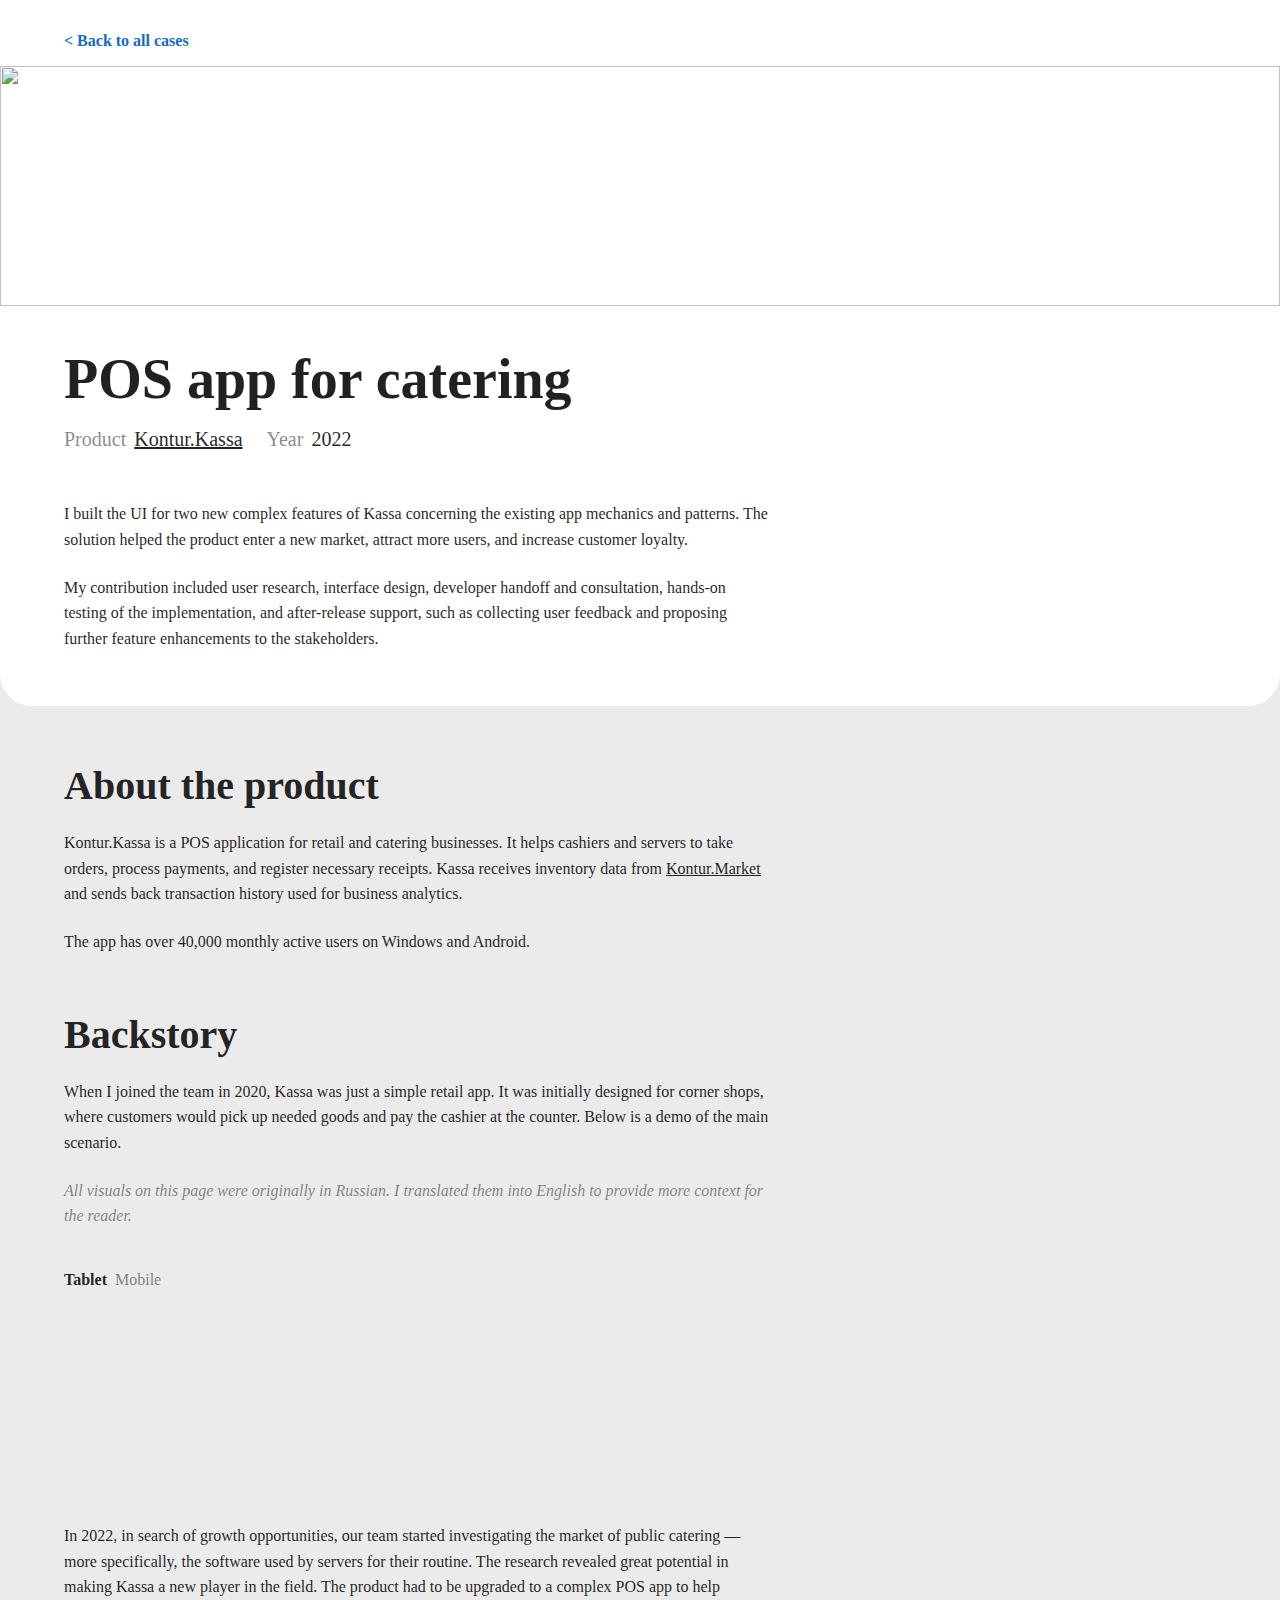
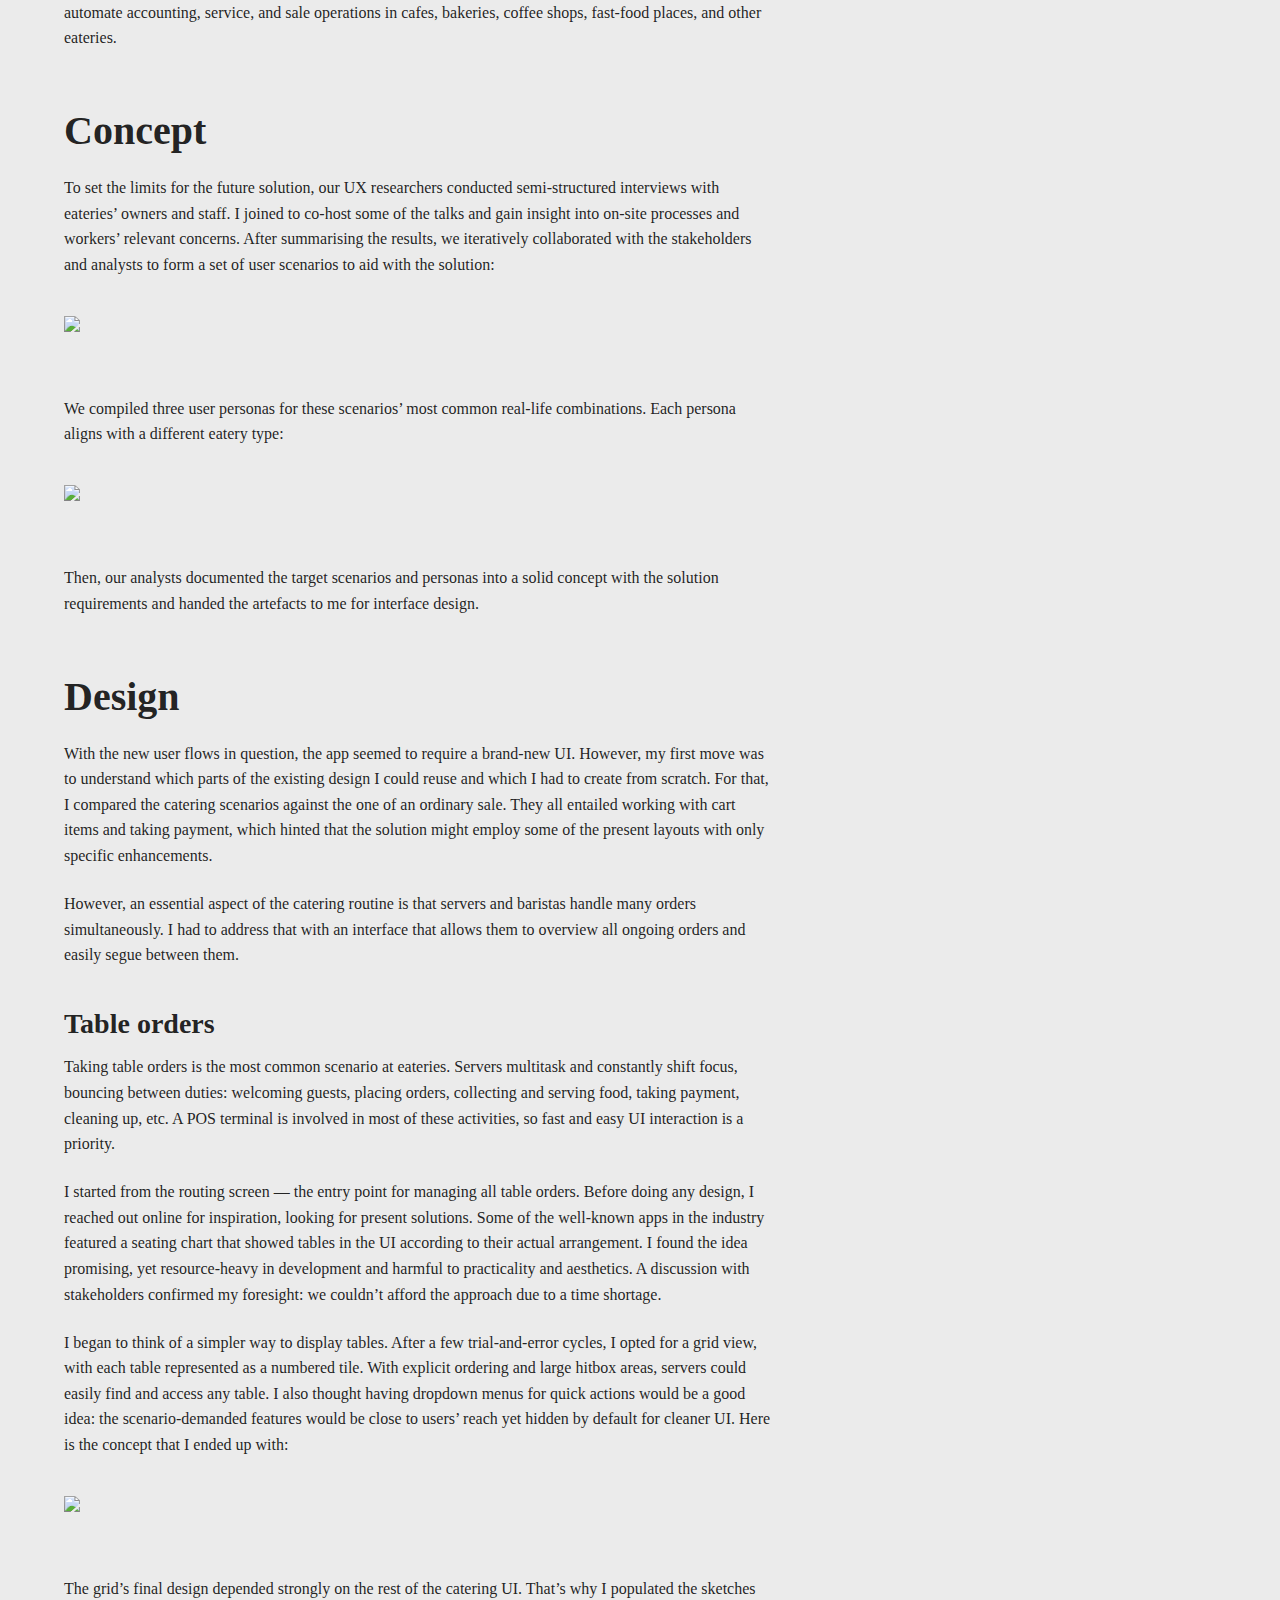
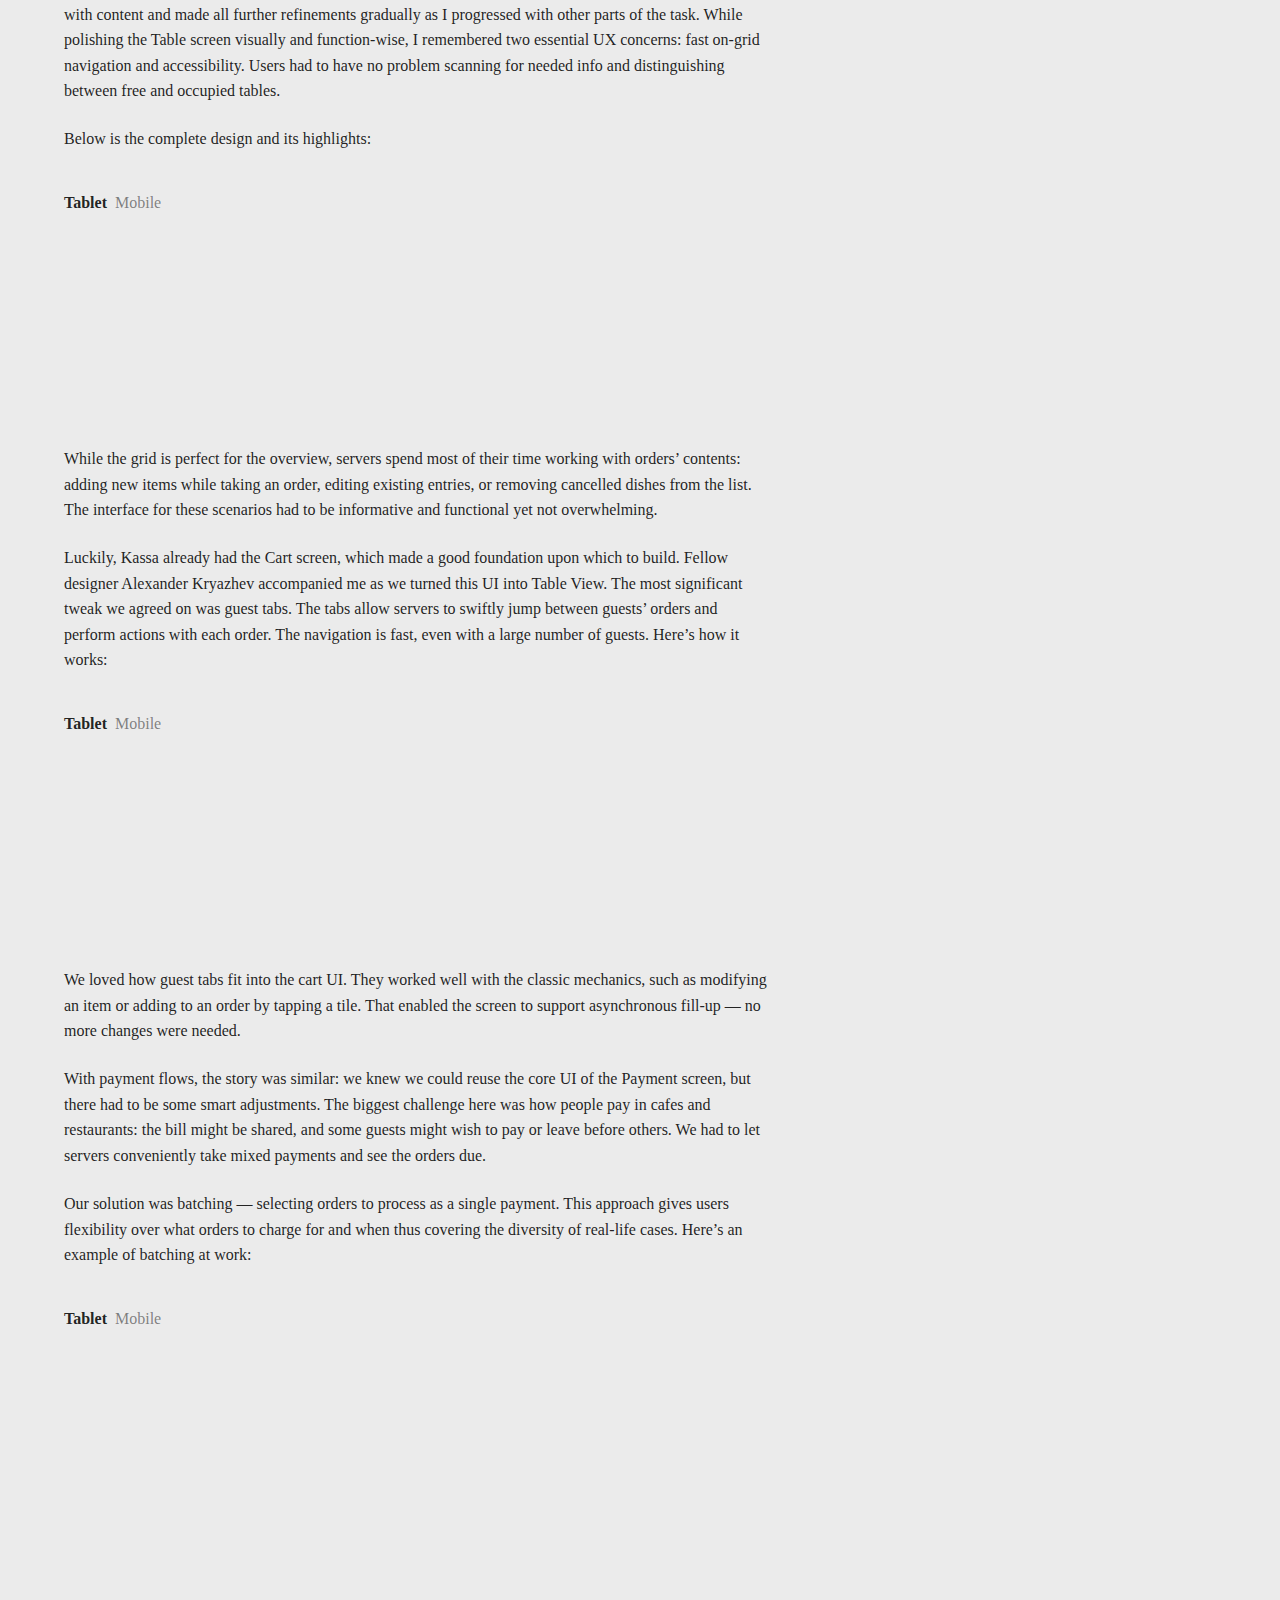
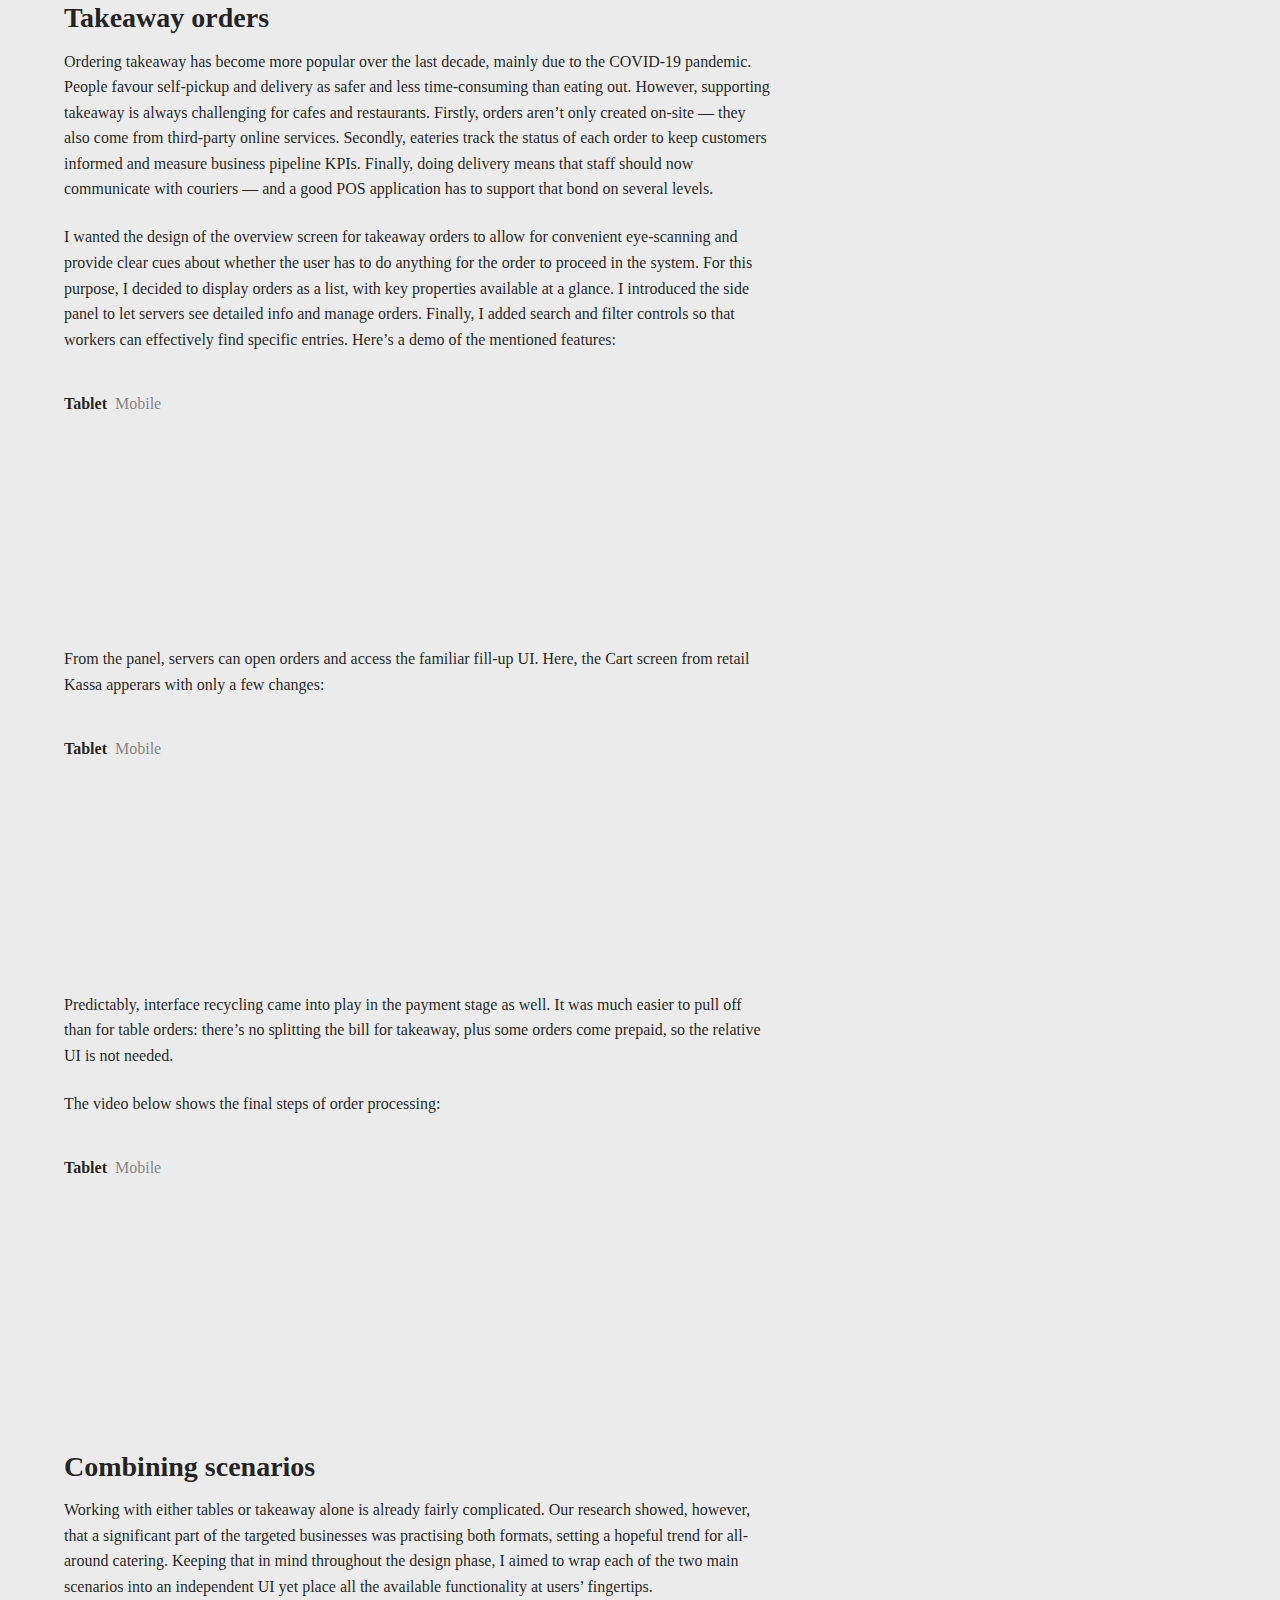
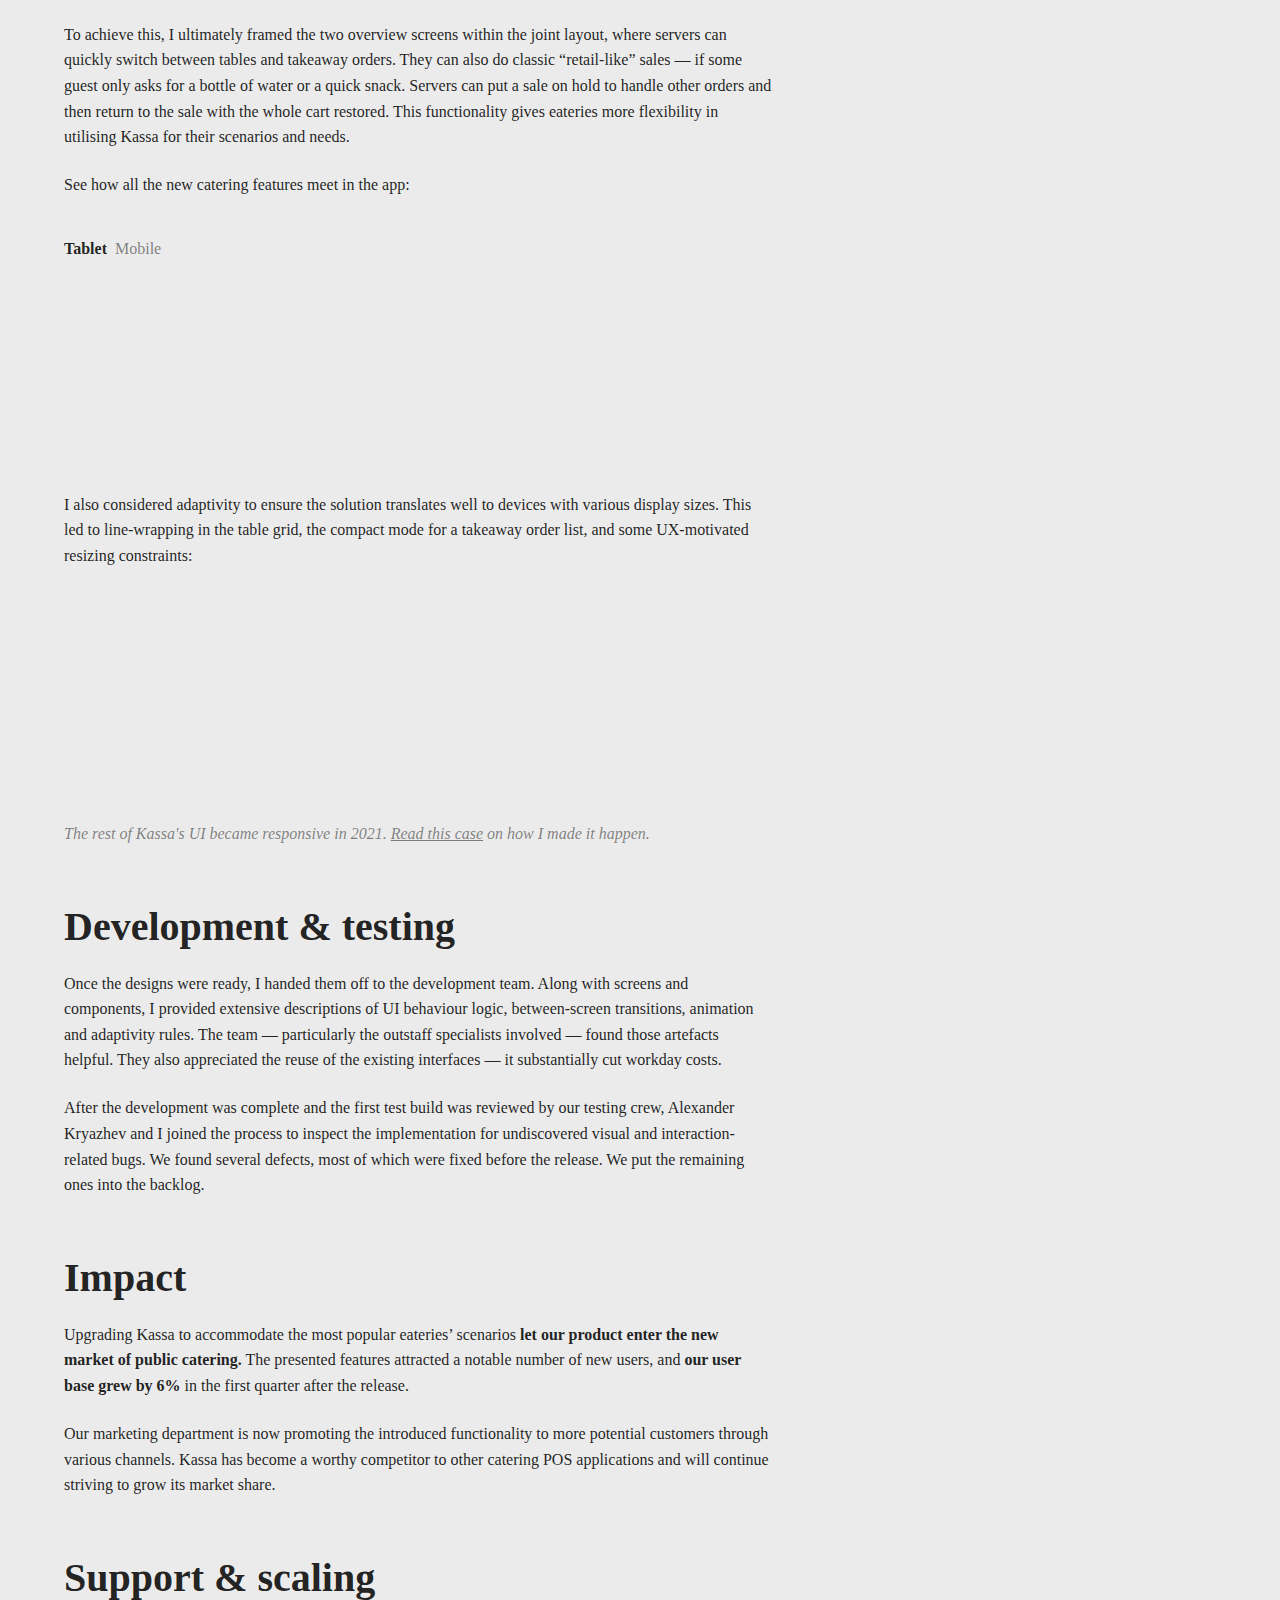
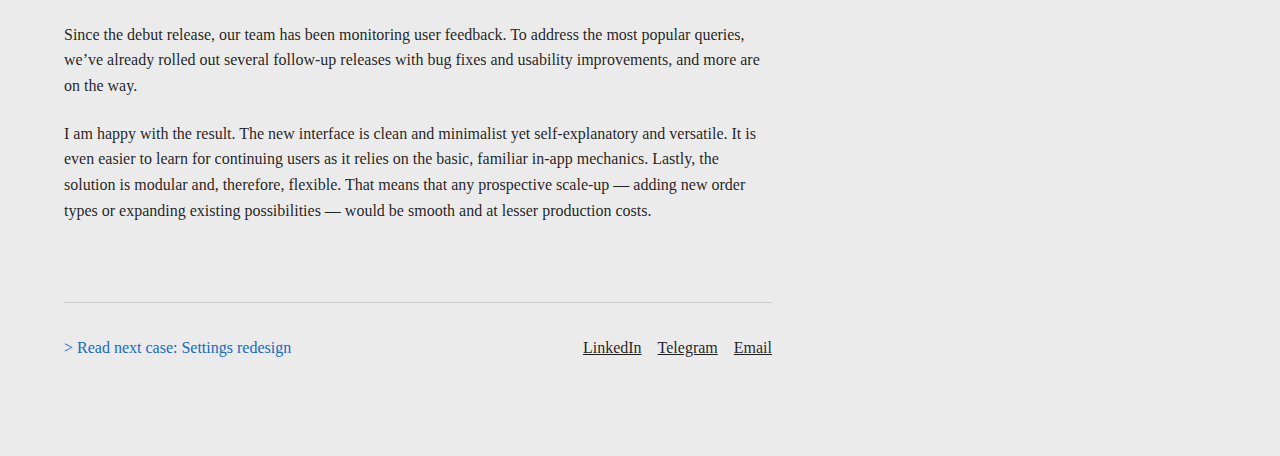
==== pos-app-for-catering.html @ 3e1b1273 "Initial commit" ====
<!DOCTYPE html>
<html lang="en">
  <head>
    <meta charset="UTF-8" />
    <meta name="viewport" content="width=device-width, initial-scale=1.0" />
    <meta http-equiv="X-UA-Compatible" content="IE-edge" />
    <title>POS app for catering ⋅ Igor Kotov</title>
    <link rel="stylesheet" href="style.css" />
    <link rel="stylesheet" href="fonts.css" />
    <link
      rel="apple-touch-icon"
      sizes="180x180"
      href="/images/favicons/apple-touch-icon.png"
    />
    <link
      rel="icon"
      type="image/png"
      sizes="32x32"
      href="/images/favicons/favicon-32x32.png"
    />
    <link
      rel="icon"
      type="image/png"
      sizes="16x16"
      href="/images/favicons/favicon-16x16.png"
    />
    <link rel="manifest" href="/images/favicons/site.webmanifest" />
  </head>
  <body>
    <div class="content">
      <nav class="caseToc">
        <ul>
          <li class="backlink">
            <a class="backlink" href="/index.html">&lt; Back to all cases</a>
          </li>
          <li><a class="summary activeTocItem" href="#summary">Summary</a></li>
          <li>
            <a class="about-the-product" href="#about-the-product"
              >About the product</a
            >
          </li>
          <li><a class="backstory" href="#backstory">Backstory</a></li>
          <li><a class="concept" href="#concept">Concept</a></li>
          <li>
            <a class="design" href="#design">Design</a>
            <ul>
              <li>
                <a class="table-orders" href="#table-orders">Table orders</a>
              </li>
              <li>
                <a class="takeaway-orders" href="#takeaway-orders"
                  >Takeaway orders</a
                >
              </li>
              <li>
                <a class="combining-scenarios" href="#combining-scenarios"
                  >Combining scenarios</a
                >
              </li>
            </ul>
          </li>
          <li>
            <a class="development-and-testing" href="#development-and-testing"
              >Development & testing</a
            >
          </li>
          <li>
            <a class="impact" href="#impact">Impact</a>
          </li>
          <li>
            <a class="support-and-scaling" href="#support-and-scaling"
              >Support & scaling</a
            >
          </li>
        </ul>
      </nav>
      <article class="caseArticle">
        <section id="summary">
          <div class="caseArticleHeader">
            <div class="caseArticleHeaderBacklink">
              <a href="/index.html">&lt; Back to all cases</a>
            </div>
            <div class="caseArticleHeaderCoverFrame">
              <img
                class="caseArticleHeaderCoverDesktop"
                src="images/Cat/Cat-cover-desktop.png"
              />
              <img
                class="caseArticleHeaderCoverMobile"
                src="images/Cat/Cat-cover-mobile.png"
              />
            </div>
            <div class="caseArticleHeaderInfo">
              <h1 class="article">POS app for catering</h1>
              <div class="caseArticleHeaderInfoProps">
                <p class="labelText caseArticleHeaderInfoPropName">Product</p>
                <a
                  class="labelText caseArticleHeaderInfoPropValue"
                  href="https://kontur.ru/market/kassy"
                  target="”_blank”"
                  >Kontur.Kassa</a
                >
                <p class="labelText caseArticleHeaderInfoPropName">Year</p>
                <p class="labelText caseArticleHeaderInfoPropValue">2022</p>
              </div>
              <p class="pageText article">
                I built the UI for two new complex features of Kassa concerning
                the existing app mechanics and patterns. The solution helped the
                product enter a new market, attract more users, and increase
                customer loyalty.
              </p>
              <p class="pageText article">
                My contribution included user research, interface design,
                developer handoff and consultation, hands-on testing of the
                implementation, and after-release support, such as collecting
                user feedback and proposing further feature enhancements to the
                stakeholders.
              </p>
            </div>
          </div>
        </section>

        <div class="articleBody">
          <section id="about-the-product">
            <h2 class="article">About the product</h2>
            <p class="pageText article">
              Kontur.Kassa is a POS application for retail and catering
              businesses. It helps cashiers and servers to take orders, process
              payments, and register necessary receipts. Kassa receives
              inventory data from
              <a href="https://kontur.ru/market" target="”_blank”"
                >Kontur.Market</a
              >
              and sends back transaction history used for business analytics.
            </p>
            <p class="pageText article">
              The app has over 40,000 monthly active users on Windows and
              Android.
            </p>
          </section>
          <section id="backstory">
            <h2 class="article">Backstory</h2>
            <p class="pageText article">
              When I joined the team in 2020, Kassa was just a simple retail
              app. It was initially designed for corner shops, where customers
              would pick up needed goods and pay the cashier at the counter.
              Below is a demo of the main scenario.
            </p>
            <p class="pageText article note">
              All visuals on this page were originally in Russian. I translated
              them into English to provide more context for the reader.
            </p>
            <div class="articleVisualBlock">
              <div class="kassaVideoOrientationSwitch">
                <p
                  class="pageText kassaVideoOrientationSwitchButton active"
                  id="cat-1-tab-switch"
                >
                  Tablet
                </p>
                <p
                  class="pageText kassaVideoOrientationSwitchButton inactive"
                  id="cat-1-mob-switch"
                >
                  Mobile
                </p>
              </div>
              <div class="visualAligner default">
                <video
                  muted
                  class="kassaVideo"
                  id="cat-1-tab-video"
                  poster="images/Cat/Cat-1-tab-poster.png"
                >
                  <source src="videos/Cat/Cat-1-tab.mp4" type="video/mp4" />
                  <source src="videos/Cat/Cat-1-tab.webm" type="video/webm" />
                  <source src="videos/Cat/Cat-1-tab.ogv" type="video/ogg" />
                </video>
                <video
                  muted
                  class="kassaVideo inactive"
                  id="cat-1-mob-video"
                  poster="images/Cat/Cat-1-mob-poster.png"
                >
                  <source src="videos/Cat/Cat-1-mob.mp4" type="video/mp4" />
                  <source src="videos/Cat/Cat-1-mob.webm" type="video/webm" />
                  <source src="videos/Cat/Cat-1-mob.ogv" type="video/ogg" />
                </video>
              </div>
            </div>
            <p class="pageText article">
              In 2022, in search of growth opportunities, our team started
              investigating the market of public catering — more specifically,
              the software used by servers for their routine. The research
              revealed great potential in making Kassa a new player in the
              field. The product had to be upgraded to a complex POS app to help
              automate accounting, service, and sale operations in cafes,
              bakeries, coffee shops, fast-food places, and other eateries.
            </p>
          </section>
          <section id="concept">
            <h2 class="article">Concept</h2>
            <p class="pageText article">
              To set the limits for the future solution, our UX researchers
              conducted semi-structured interviews with eateries’ owners and
              staff. I joined to co-host some of the talks and gain insight into
              on-site processes and workers’ relevant concerns. After
              summarising the results, we iteratively collaborated with the
              stakeholders and analysts to form a set of user scenarios to aid
              with the solution:
            </p>
            <div class="articleVisualBlock">
              <div class="visualAligner default">
                <img class="articleImage" src="images/Cat/Cat-1-img.png" />
              </div>
            </div>
            <p class="pageText article">
              We compiled three user personas for these scenarios’ most common
              real-life combinations. Each persona aligns with a different
              eatery type:
            </p>
            <div class="articleVisualBlock">
              <div class="visualAligner default">
                <img class="articleImage" src="images/Cat/Cat-2-img.png" />
              </div>
            </div>
            <p class="pageText article">
              Then, our analysts documented the target scenarios and personas
              into a solid concept with the solution requirements and handed the
              artefacts to me for interface design.
            </p>
          </section>
          <section id="design">
            <h2 class="article">Design</h2>
            <p class="pageText article">
              With the new user flows in question, the app seemed to require a
              brand-new UI. However, my first move was to understand which parts
              of the existing design I could reuse and which I had to create
              from scratch. For that, I compared the catering scenarios against
              the one of an ordinary sale. They all entailed working with cart
              items and taking payment, which hinted that the solution might
              employ some of the present layouts with only specific
              enhancements.
            </p>
            <p class="pageText article">
              However, an essential aspect of the catering routine is that
              servers and baristas handle many orders simultaneously. I had to
              address that with an interface that allows them to overview all
              ongoing orders and easily segue between them.
            </p>
          </section>
          <section id="table-orders">
            <h3 class="article">Table orders</h3>
            <p class="pageText article">
              Taking table orders is the most common scenario at eateries.
              Servers multitask and constantly shift focus, bouncing between
              duties: welcoming guests, placing orders, collecting and serving
              food, taking payment, cleaning up, etc. A POS terminal is involved
              in most of these activities, so fast and easy UI interaction is a
              priority.
            </p>
            <p class="pageText article">
              I started from the routing screen — the entry point for managing
              all table orders. Before doing any design, I reached out online
              for inspiration, looking for present solutions. Some of the
              well-known apps in the industry featured a seating chart that
              showed tables in the UI according to their actual arrangement. I
              found the idea promising, yet resource-heavy in development and
              harmful to practicality and aesthetics. A discussion with
              stakeholders confirmed my foresight: we couldn’t afford the
              approach due to a time shortage.
            </p>
            <p class="pageText article">
              I began to think of a simpler way to display tables. After a few
              trial-and-error cycles, I opted for a grid view, with each table
              represented as a numbered tile. With explicit ordering and large
              hitbox areas, servers could easily find and access any table. I
              also thought having dropdown menus for quick actions would be a
              good idea: the scenario-demanded features would be close to users’
              reach yet hidden by default for cleaner UI. Here is the concept
              that I ended up with:
            </p>
            <div class="articleVisualBlock">
              <div class="visualAligner default">
                <img class="articleImage" src="images/Cat/Cat-3-img.png" />
              </div>
            </div>
            <p class="pageText article">
              The grid’s final design depended strongly on the rest of the
              catering UI. That’s why I populated the sketches with content and
              made all further refinements gradually as I progressed with other
              parts of the task. While polishing the Table screen visually and
              function-wise, I remembered two essential UX concerns: fast
              on-grid navigation and accessibility. Users had to have no problem
              scanning for needed info and distinguishing between free and
              occupied tables.
            </p>
            <p class="pageText article">
              Below is the complete design and its highlights:
            </p>
            <div class="articleVisualBlock">
              <div class="kassaVideoOrientationSwitch">
                <p
                  class="pageText kassaVideoOrientationSwitchButton active"
                  id="cat-2-tab-switch"
                >
                  Tablet
                </p>
                <p
                  class="pageText kassaVideoOrientationSwitchButton inactive"
                  id="cat-2-mob-switch"
                >
                  Mobile
                </p>
              </div>
              <div class="visualAligner default">
                <video
                  muted
                  class="kassaVideo"
                  id="cat-2-tab-video"
                  poster="images/Cat/Cat-2-tab-poster.png"
                >
                  <source src="videos/Cat/Cat-2-tab.mp4" type="video/mp4" />
                  <source src="videos/Cat/Cat-2-tab.webm" type="video/webm" />
                  <source src="videos/Cat/Cat-2-tab.ogv" type="video/ogg" />
                </video>
                <video
                  muted
                  class="kassaVideo inactive"
                  id="cat-2-mob-video"
                  poster="images/Cat/Cat-2-mob-poster.png"
                >
                  <source src="videos/Cat/Cat-2-mob.mp4" type="video/mp4" />
                  <source src="videos/Cat/Cat-2-mob.webm" type="video/webm" />
                  <source src="videos/Cat/Cat-2-mob.ogv" type="video/ogg" />
                </video>
              </div>
            </div>
            <p class="pageText article">
              While the grid is perfect for the overview, servers spend most of
              their time working with orders’ contents: adding new items while
              taking an order, editing existing entries, or removing cancelled
              dishes from the list. The interface for these scenarios had to be
              informative and functional yet not overwhelming.
            </p>
            <p class="pageText article">
              Luckily, Kassa already had the Cart screen, which made a good
              foundation upon which to build. Fellow designer Alexander Kryazhev
              accompanied me as we turned this UI into Table View. The most
              significant tweak we agreed on was guest tabs. The tabs allow
              servers to swiftly jump between guests’ orders and perform actions
              with each order. The navigation is fast, even with a large number
              of guests. Here’s how it works:
            </p>
            <div class="articleVisualBlock">
              <div class="kassaVideoOrientationSwitch">
                <p
                  class="pageText kassaVideoOrientationSwitchButton active"
                  id="cat-3-tab-switch"
                >
                  Tablet
                </p>
                <p
                  class="pageText kassaVideoOrientationSwitchButton inactive"
                  id="cat-3-mob-switch"
                >
                  Mobile
                </p>
              </div>
              <div class="visualAligner default">
                <video
                  muted
                  class="kassaVideo"
                  id="cat-3-tab-video"
                  poster="images/Cat/Cat-3-tab-poster.png"
                >
                  <source src="videos/Cat/Cat-3-tab.mp4" type="video/mp4" />
                  <source src="videos/Cat/Cat-3-tab.webm" type="video/webm" />
                  <source src="videos/Cat/Cat-3-tab.ogv" type="video/ogg" />
                </video>
                <video
                  muted
                  class="kassaVideo inactive"
                  id="cat-3-mob-video"
                  poster="images/Cat/Cat-3-mob-poster.png"
                >
                  <source src="videos/Cat/Cat-3-mob.mp4" type="video/mp4" />
                  <source src="videos/Cat/Cat-3-mob.webm" type="video/webm" />
                  <source src="videos/Cat/Cat-3-mob.ogv" type="video/ogg" />
                </video>
              </div>
            </div>
            <p class="pageText article">
              We loved how guest tabs fit into the cart UI. They worked well
              with the classic mechanics, such as modifying an item or adding to
              an order by tapping a tile. That enabled the screen to support
              asynchronous fill-up — no more changes were needed.
            </p>
            <p class="pageText article">
              With payment flows, the story was similar: we knew we could reuse
              the core UI of the Payment screen, but there had to be some smart
              adjustments. The biggest challenge here was how people pay in
              cafes and restaurants: the bill might be shared, and some guests
              might wish to pay or leave before others. We had to let servers
              conveniently take mixed payments and see the orders due.
            </p>
            <p class="pageText article">
              Our solution was batching — selecting orders to process as a
              single payment. This approach gives users flexibility over what
              orders to charge for and when thus covering the diversity of
              real-life cases. Here’s an example of batching at work:
            </p>
            <div class="articleVisualBlock">
              <div class="kassaVideoOrientationSwitch">
                <p
                  class="pageText kassaVideoOrientationSwitchButton active"
                  id="cat-4-tab-switch"
                >
                  Tablet
                </p>
                <p
                  class="pageText kassaVideoOrientationSwitchButton inactive"
                  id="cat-4-mob-switch"
                >
                  Mobile
                </p>
              </div>
              <div class="visualAligner default">
                <video
                  muted
                  class="kassaVideo"
                  id="cat-4-tab-video"
                  poster="images/Cat/Cat-4-tab-poster.png"
                >
                  <source src="videos/Cat/Cat-4-tab.mp4" type="video/mp4" />
                  <source src="videos/Cat/Cat-4-tab.webm" type="video/webm" />
                  <source src="videos/Cat/Cat-4-tab.ogv" type="video/ogg" />
                </video>
                <video
                  muted
                  class="kassaVideo inactive"
                  id="cat-4-mob-video"
                  poster="images/Cat/Cat-4-mob-poster.png"
                >
                  <source src="videos/Cat/Cat-4-mob.mp4" type="video/mp4" />
                  <source src="videos/Cat/Cat-4-mob.webm" type="video/webm" />
                  <source src="videos/Cat/Cat-4-mob.ogv" type="video/ogg" />
                </video>
              </div>
            </div>
          </section>
          <section id="takeaway-orders">
            <h3 class="article">Takeaway orders</h3>
            <p class="pageText article">
              Ordering takeaway has become more popular over the last decade,
              mainly due to the COVID-19 pandemic. People favour self-pickup and
              delivery as safer and less time-consuming than eating out.
              However, supporting takeaway is always challenging for cafes and
              restaurants. Firstly, orders aren’t only created on-site — they
              also come from third-party online services. Secondly, eateries
              track the status of each order to keep customers informed and
              measure business pipeline KPIs. Finally, doing delivery means that
              staff should now communicate with couriers — and a good POS
              application has to support that bond on several levels.
            </p>
            <p class="pageText article">
              I wanted the design of the overview screen for takeaway orders to
              allow for convenient eye-scanning and provide clear cues about
              whether the user has to do anything for the order to proceed in
              the system. For this purpose, I decided to display orders as a
              list, with key properties available at a glance. I introduced the
              side panel to let servers see detailed info and manage orders.
              Finally, I added search and filter controls so that workers can
              effectively find specific entries. Here’s a demo of the mentioned
              features:
            </p>
            <div class="articleVisualBlock">
              <div class="kassaVideoOrientationSwitch">
                <p
                  class="pageText kassaVideoOrientationSwitchButton active"
                  id="cat-5-tab-switch"
                >
                  Tablet
                </p>
                <p
                  class="pageText kassaVideoOrientationSwitchButton inactive"
                  id="cat-5-mob-switch"
                >
                  Mobile
                </p>
              </div>
              <div class="visualAligner default">
                <video
                  muted
                  class="kassaVideo"
                  id="cat-5-tab-video"
                  poster="images/Cat/Cat-5-tab-poster.png"
                >
                  <source src="videos/Cat/Cat-5-tab.mp4" type="video/mp4" />
                  <source src="videos/Cat/Cat-5-tab.webm" type="video/webm" />
                  <source src="videos/Cat/Cat-5-tab.ogv" type="video/ogg" />
                </video>
                <video
                  muted
                  class="kassaVideo inactive"
                  id="cat-5-mob-video"
                  poster="images/Cat/Cat-5-mob-poster.png"
                >
                  <source src="videos/Cat/Cat-5-mob.mp4" type="video/mp4" />
                  <source src="videos/Cat/Cat-5-mob.webm" type="video/webm" />
                  <source src="videos/Cat/Cat-5-mob.ogv" type="video/ogg" />
                </video>
              </div>
            </div>
            <p class="pageText article">
              From the panel, servers can open orders and access the familiar
              fill-up UI. Here, the Cart screen from retail Kassa apperars with
              only a few changes:
            </p>
            <div class="articleVisualBlock">
              <div class="kassaVideoOrientationSwitch">
                <p
                  class="pageText kassaVideoOrientationSwitchButton active"
                  id="cat-6-tab-switch"
                >
                  Tablet
                </p>
                <p
                  class="pageText kassaVideoOrientationSwitchButton inactive"
                  id="cat-6-mob-switch"
                >
                  Mobile
                </p>
              </div>
              <div class="visualAligner default">
                <video
                  muted
                  class="kassaVideo"
                  id="cat-6-tab-video"
                  poster="images/Cat/Cat-6-tab-poster.png"
                >
                  <source src="videos/Cat/Cat-6-tab.mp4" type="video/mp4" />
                  <source src="videos/Cat/Cat-6-tab.webm" type="video/webm" />
                  <source src="videos/Cat/Cat-6-tab.ogv" type="video/ogg" />
                </video>
                <video
                  muted
                  class="kassaVideo inactive"
                  id="cat-6-mob-video"
                  poster="images/Cat/Cat-6-mob-poster.png"
                >
                  <source src="videos/Cat/Cat-6-mob.mp4" type="video/mp4" />
                  <source src="videos/Cat/Cat-6-mob.webm" type="video/webm" />
                  <source src="videos/Cat/Cat-6-mob.ogv" type="video/ogg" />
                </video>
              </div>
            </div>
            <p class="pageText article">
              Predictably, interface recycling came into play in the payment
              stage as well. It was much easier to pull off than for table
              orders: there’s no splitting the bill for takeaway, plus some
              orders come prepaid, so the relative UI is not needed.
            </p>
            <p class="pageText article">
              The video below shows the final steps of order processing:
            </p>
            <div class="articleVisualBlock">
              <div class="kassaVideoOrientationSwitch">
                <p
                  class="pageText kassaVideoOrientationSwitchButton active"
                  id="cat-7-tab-switch"
                >
                  Tablet
                </p>
                <p
                  class="pageText kassaVideoOrientationSwitchButton inactive"
                  id="cat-7-mob-switch"
                >
                  Mobile
                </p>
              </div>
              <div class="visualAligner default">
                <video
                  muted
                  class="kassaVideo"
                  id="cat-7-tab-video"
                  poster="images/Cat/Cat-7-tab-poster.png"
                >
                  <source src="videos/Cat/Cat-7-tab.mp4" type="video/mp4" />
                  <source src="videos/Cat/Cat-7-tab.webm" type="video/webm" />
                  <source src="videos/Cat/Cat-7-tab.ogv" type="video/ogg" />
                </video>
                <video
                  muted
                  class="kassaVideo inactive"
                  id="cat-7-mob-video"
                  poster="images/Cat/Cat-7-mob-poster.png"
                >
                  <source src="videos/Cat/Cat-7-mob.mp4" type="video/mp4" />
                  <source src="videos/Cat/Cat-7-mob.webm" type="video/webm" />
                  <source src="videos/Cat/Cat-7-mob.ogv" type="video/ogg" />
                </video>
              </div>
            </div>
          </section>
          <section id="combining-scenarios">
            <h3 class="article">Combining scenarios</h3>
            <p class="pageText article">
              Working with either tables or takeaway alone is already fairly
              complicated. Our research showed, however, that a significant part
              of the targeted businesses was practising both formats, setting a
              hopeful trend for all-around catering. Keeping that in mind
              throughout the design phase, I aimed to wrap each of the two main
              scenarios into an independent UI yet place all the available
              functionality at users’ fingertips.
            </p>
            <p class="pageText article">
              To achieve this, I ultimately framed the two overview screens
              within the joint layout, where servers can quickly switch between
              tables and takeaway orders. They can also do classic “retail-like”
              sales — if some guest only asks for a bottle of water or a quick
              snack. Servers can put a sale on hold to handle other orders and
              then return to the sale with the whole cart restored. This
              functionality gives eateries more flexibility in utilising Kassa
              for their scenarios and needs.
            </p>
            <p class="pageText article">
              See how all the new catering features meet in the app:
            </p>
            <div class="articleVisualBlock">
              <div class="kassaVideoOrientationSwitch">
                <p
                  class="pageText kassaVideoOrientationSwitchButton active"
                  id="cat-8-tab-switch"
                >
                  Tablet
                </p>
                <p
                  class="pageText kassaVideoOrientationSwitchButton inactive"
                  id="cat-8-mob-switch"
                >
                  Mobile
                </p>
              </div>
              <div class="visualAligner default">
                <video
                  muted
                  class="kassaVideo"
                  id="cat-8-tab-video"
                  poster="images/Cat/Cat-8-tab-poster.png"
                >
                  <source src="videos/Cat/Cat-8-tab.mp4" type="video/mp4" />
                  <source src="videos/Cat/Cat-8-tab.webm" type="video/webm" />
                  <source src="videos/Cat/Cat-8-tab.ogv" type="video/ogg" />
                </video>
                <video
                  muted
                  class="kassaVideo inactive"
                  id="cat-8-mob-video"
                  poster="images/Cat/Cat-8-mob-poster.png"
                >
                  <source src="videos/Cat/Cat-8-mob.mp4" type="video/mp4" />
                  <source src="videos/Cat/Cat-8-mob.webm" type="video/webm" />
                  <source src="videos/Cat/Cat-8-mob.ogv" type="video/ogg" />
                </video>
              </div>
            </div>
            <p class="pageText article">
              I also considered adaptivity to ensure the solution translates
              well to devices with various display sizes. This led to
              line-wrapping in the table grid, the compact mode for a takeaway
              order list, and some UX-motivated resizing constraints:
            </p>
            <div class="articleVisualBlock">
              <div class="visualAligner wide">
                <video
                  muted
                  class="kassaWideVideo"
                  id="cat-9-video"
                  poster="images/Cat/Cat-9-poster.png"
                >
                  <source src="videos/Cat/Cat-9.mp4" type="video/mp4" />
                  <source src="videos/Cat/Cat-9.webm" type="video/webm" />
                  <source src="videos/Cat/Cat-9.ogv" type="video/ogg" />
                </video>
              </div>
            </div>
            <p class="pageText article note">
              The rest of Kassa's UI became responsive in 2021.
              <a href="/responsive-UI.html">Read this case</a> on how I made it
              happen.
            </p>
          </section>
          <section id="development-and-testing">
            <h2 class="article">Development & testing</h2>
            <p class="pageText article">
              Once the designs were ready, I handed them off to the development
              team. Along with screens and components, I provided extensive
              descriptions of UI behaviour logic, between-screen transitions,
              animation and adaptivity rules. The team — particularly the
              outstaff specialists involved — found those artefacts helpful.
              They also appreciated the reuse of the existing interfaces — it
              substantially cut workday costs.
            </p>
            <p class="pageText article">
              After the development was complete and the first test build was
              reviewed by our testing crew, Alexander Kryazhev and I joined the
              process to inspect the implementation for undiscovered visual and
              interaction-related bugs. We found several defects, most of which
              were fixed before the release. We put the remaining ones into the
              backlog.
            </p>
          </section>
          <section id="impact">
            <h2 class="article">Impact</h2>
            <p class="pageText article">
              Upgrading Kassa to accommodate the most popular eateries’
              scenarios
              <span
                >let our product enter the new market of public catering.</span
              >
              The presented features attracted a notable number of new users,
              and <span>our user base grew by 6%</span> in the first quarter
              after the release.
            </p>
            <p class="pageText article">
              Our marketing department is now promoting the introduced
              functionality to more potential customers through various
              channels. Kassa has become a worthy competitor to other catering
              POS applications and will continue striving to grow its market
              share.
            </p>
          </section>
          <section id="support-and-scaling">
            <h2 class="article">Support & scaling</h2>
            <p class="pageText article">
              Since the debut release, our team has been monitoring user
              feedback. To address the most popular queries, we’ve already
              rolled out several follow-up releases with bug fixes and usability
              improvements, and more are on the way.
            </p>
            <p class="pageText article">
              I am happy with the result. The new interface is clean and
              minimalist yet self-explanatory and versatile. It is even easier
              to learn for continuing users as it relies on the basic, familiar
              in-app mechanics. Lastly, the solution is modular and, therefore,
              flexible. That means that any prospective scale-up — adding new
              order types or expanding existing possibilities — would be smooth
              and at lesser production costs.
            </p>
            <div class="caseArticleFooter">
              <div class="caseArticleDivider"></div>
              <div class="caseArticleFooterLinks">
                <div class="caseArticleFooterCaseLink">
                  <a href="/settings-redesign.html"
                    >&gt; Read next case: Settings redesign</a
                  >
                </div>
                <div class="caseArticleFooterSocialLinks">
                  <a
                    href="https://www.linkedin.com/in/igorkotov-pd/"
                    target="”_blank”"
                    >LinkedIn</a
                  >
                  <a href="https://telegram.me/igorkotov" target="”_blank”"
                    >Telegram</a
                  >
                  <a href="mailto:igorkotov@zoho.com">Email</a>
                </div>
              </div>
            </div>
          </section>
        </div>
      </article>
    </div>

    <script src="scripts/Cat.js"></script>
  </body>
</html>
---- style.css ----
* {
  margin: 0;
  padding: 0;
  font-family: "Graphik";
  font-size: 16px;
  box-sizing: border-box;
  scroll-behavior: smooth;
}
:root {
  --textIconPrimary: rgba(0, 0, 0, 0.87);
  --textIconSecondary: rgba(0, 0, 0, 0.48);
  --textIconLinkDefault: rgba(21, 106, 190, 1);
  --textIconLinkHover: rgba(18, 96, 174, 1);
  --bgWhite: #fff;
  --bgGrey: #ebebeb;
  --fillDefaultEnabled: #ebebeb;
  --fillDefaultHover: #e2e2e2;

  --lineDefault: rgba(0, 0, 0, 0.12);

  --visualComputedWidth: 0px;
  --visualWideComputedWidth: 0px;
  --visualDesktopComputedWidth: 0px;
  --visualCardComputedWidth: 0px;
}

body {
  background: var(--bgGrey);
  color: var(--textIconPrimary);
  display: flex;
  flex-direction: column;
  align-items: center;
}

.content {
  width: 100%;
  max-width: 1440px;
  min-width: 320px;
  display: flex;
  height: auto;
}
.content.homePage {
  min-width: 360px;
  flex-direction: column;
}
.caseToc {
  align-self: flex-start;
  position: sticky;
  top: 0px;
  min-width: 232px;
  padding-top: 1.5rem;
  padding-left: 2rem;
  padding-right: 1.75rem;
  transition: all 0.2s ease-out;
  max-height: 100vh;
  overflow-y: auto;
}
.caseToc:hover {
  opacity: 1;
}
.caseToc ul {
  list-style-type: none;
}
.caseToc ul ul {
  margin-left: 0.75rem;
  margin-top: 0.25rem;
  margin-bottom: 0.25rem;
}
.caseToc li {
  margin-bottom: 0.25rem;
}
.caseToc li a.backlink {
  color: var(--textIconLinkDefault);
}
.caseToc li a.backlink:hover {
  color: var(--textIconLinkHover);
}

.caseToc li.backlink {
  margin-bottom: 1rem;
}
.caseToc li a {
  text-decoration: none;
  color: var(--textIconSecondary);
  font-style: normal;
  font-weight: 400;
  font-size: 0.875rem;
  line-height: 1.4em;
}
.caseToc li a:hover {
  color: var(--textIconPrimary);
}
.caseToc li a.activeTocItem {
  color: var(--textIconPrimary);
  font-weight: 600;
}

.caseArticle {
  flex-grow: 1;
  padding-bottom: 4rem;
}

h1 {
  font-style: normal;
  font-weight: 600;
  font-size: 3.5rem;
  line-height: 1.2em;
}

h2 {
  font-style: normal;
  font-weight: 600;
  font-size: 2.5rem;
  line-height: 1.2em;
}

h3 {
  font-style: normal;
  font-weight: 600;
  font-size: 1.75rem;
  line-height: 1.2em;
}

h1.article {
  margin-bottom: 0.75rem;
}

h2.article,
h3.article {
  margin-top: 1.4em;
  margin-bottom: 0.5em;
}

.labelText {
  font-style: normal;
  font-weight: 400;
  font-size: 1.25rem;
  line-height: 1.4em;
}

.pageText {
  font-style: normal;
  font-weight: 400;
  font-size: 1rem;
  line-height: 1.6em;
}
.pageText.article {
  max-width: 708px;
  margin-bottom: 1.4em;
}
.pageText.article a {
  text-decoration: underline;
  color: var(--textIconPrimary);
}

.pageText.article span {
  font-weight: 600;
}
.pageText.article.note {
  color: var(--textIconSecondary);
  font-style: italic;
}
.pageText.article.note a {
  text-decoration: underline;
  color: var(--textIconSecondary);
}

.caseArticleHeader {
  width: 100%;
  padding-top: 32px;
  padding-bottom: 32px;
  background-color: var(--bgWhite);
  border-radius: 0 0 2rem 2rem;
}
.caseArticleHeaderBacklink {
  margin-left: 64px;
  margin-bottom: 16px;
  display: none;
}
.caseArticleHeaderBacklink a {
  text-decoration: none;
  color: var(--textIconLinkDefault);
  font-style: normal;
  font-weight: 600;
}
.caseArticleHeaderBacklink a:hover {
  color: var(--textIconLinkHover);
}

.caseArticleHeaderCoverFrame {
  height: 240px;
}

.caseArticleHeaderCoverDesktop {
  object-fit: cover;
  object-position: 0% 50%;
  width: 100%;
  height: 100%;
}
.caseArticleHeaderCoverMobile {
  display: none;
  max-width: 100%;
}

.caseArticleHeaderInfo {
  padding: 2.5rem 64px 0 64px;
  max-width: 864px;
}
.caseArticleHeaderInfoProps {
  display: flex;
  margin-bottom: 3rem;
}
.caseArticleHeaderInfoPropName {
  color: var(--textIconSecondary);
  margin-right: 0.5rem;
}
.caseArticleHeaderInfoPropValue,
a.caseArticleHeaderInfoPropValue {
  margin-right: 1.5rem;
}
.caseArticleHeaderInfoProps a {
  color: var(--textIconPrimary);
}

.articleBody {
  padding: 0px 64px;
}

.articleVisualBlock {
  max-width: 800px;
  padding: 1rem 0 4rem 0;
}
.kassaVideoOrientationSwitch {
  display: flex;
  margin-bottom: 1rem;
  cursor: pointer;
}
.kassaVideoOrientationSwitchButton.inactive {
  color: var(--textIconSecondary);
  margin-right: 0.5rem;
}
.kassaVideoOrientationSwitchButton.active {
  font-style: normal;
  font-weight: 600;
  margin-right: 0.5rem;
}
.visualAligner.default {
  /*cutting the empty space out of the bounding frame*/
  /*for src width 1056*/
  margin: calc(var(--visualComputedWidth) / (-66));
}
.visualAligner.wide {
  /*for src width 1170*/
  margin: calc(var(--visualWideComputedWidth) / (-73.125));
}
.visualAligner.desktop {
  /*for src width 1312*/
  margin: calc(var(--visualDesktopComputedWidth) / (-82));
}
.visualAligner.card {
  margin: calc(var(--visualCardComputedWidth) / (-29.667));
}

.kassaVideo,
.kassaWideVideo,
.marketVideo {
  display: block;
  max-width: 100%;
  max-height: 75vh;
  cursor: pointer;
}
.kassaVideo.inactive {
  display: none;
}

.articleImage {
  display: block;
  max-width: 100%;
  max-height: 75vh;
}

.caseArticleFooter {
  padding-top: 3.5rem;
  padding-bottom: 2rem;
  max-width: 708px;
}
.caseArticleDivider {
  height: 1px;
  background-color: var(--lineDefault);
  margin-bottom: 2rem;
}
.caseArticleFooterLinks {
  display: flex;
  justify-content: space-between;
  flex-wrap: wrap;
  row-gap: 0.5rem;
}
.caseArticleFooterCaseLink {
  margin-right: 2rem;
}
.caseArticleFooterCaseLink a {
  text-decoration: none;
  color: var(--textIconLinkDefault);
  font-style: normal;
  font-weight: 400;
  font-size: 1rem;
  line-height: 1.6em;
}
.caseArticleFooterCaseLink a:hover {
  color: var(--textIconLinkHover);
}

.caseArticleFooterSocialLinks {
  display: flex;
  gap: 1rem;
}
.caseArticleFooterSocialLinks a {
  text-decoration: underline;
  color: var(--textIconPrimary);
  font-style: normal;
  font-weight: 400;
  font-size: 1rem;
  line-height: 1.6em;
}

/* HOME PAGE*/
.aboutBlock {
  padding-top: 64px;
  display: flex;
  flex-direction: column;
  align-items: center;
  gap: 2.25rem;
}
.aboutBlock .header {
  display: flex;
  align-items: center;
}
.avatar {
  width: 104px;
  border-radius: 16px;
  margin-right: 2rem;
}
.aboutBlock h3 {
  margin-top: 0.375rem;
  color: var(--textIconSecondary);
}
.aboutBlock .body {
  display: flex;
  flex-direction: column;
  text-align: center;
  max-width: 664px;
  padding: 0px 32px;
  gap: 1rem;
}
.aboutBlock .footer {
  display: flex;
  gap: 1rem;
}
.aboutBlock .footer a {
  text-decoration: underline;
  color: var(--textIconPrimary);
  font-style: normal;
  font-weight: 400;
  font-size: 1.25rem;
  line-height: 1.4em;
}

.caseCard {
  position: relative;
}

.caseCardContainer ul {
  list-style-type: none;
  padding: 56px 64px;
  display: flex;
  flex-wrap: wrap;
  justify-content: center;
  gap: 32px;
}
.caseCardContainer ul li {
  display: flex;
  flex-direction: column;
  flex: 1 1 0;
  min-width: 353px;
  max-width: 416px;
  background-color: var(--bgWhite);
  border-radius: 16px;
  padding: 24px;
  transition: all 0.2s ease-out;
}
.caseCardContainer ul li:hover {
  box-shadow: 0px 0.25rem 1rem 0px rgba(0, 0, 0, 0.08),
    0px 0.125rem 0.5rem 0px rgba(0, 0, 0, 0.16);
}

.caseCardCover {
  width: 100%;
  margin-bottom: 1.5rem;
}
.caseCard h3 {
  margin-bottom: 0.25rem;
}
.caseCard .pageText {
  color: var(--textIconSecondary);
  margin-bottom: 1rem;
}

.caseCardLink {
  position: absolute;
  top: -24px;
  bottom: -24px;
  left: -24px;
  right: -24px;
  width: calc(100% + 48px);
}

@media (width <= 1280px) {
  .caseToc {
    display: none;
  }
  .caseArticleHeaderBacklink {
    display: block;
  }
}

@media (width <= 728px) {
  * {
    font-size: 14px;
  }
  .caseArticleHeader {
    padding-bottom: 12px;
  }
  .caseArticleHeaderBacklink {
    margin-left: 32px;
  }
  .caseArticleHeaderCoverFrame {
    height: auto;
  }
  .caseArticleHeaderCoverDesktop {
    display: none;
  }
  .caseArticleHeaderCoverMobile {
    display: block;
  }
  .caseArticleHeaderInfo {
    padding-left: 32px;
    padding-right: 32px;
  }
  .articleBody {
    padding: 0px 32px;
  }
  .aboutBlock {
    padding-top: 56px;
  }
  .avatar {
    width: 96px;
    border-radius: 12px;
  }
  .caseCardContainer ul {
    gap: 16px;
    padding: 48px 64px;
  }
  .caseCardContainer ul li {
    min-width: 360px;
    border-radius: 12px;
    padding: 20px;
  }
  .caseCardLink {
    top: -20px;
    bottom: -20px;
    left: -20px;
    right: -20px;
    width: calc(100% + 40px);
  }
}

@media (width <= 544px) {
  .caseCardContainer ul {
    padding: 48px 0px;
  }
}

@media (width <= 416px) {
  .caseCardContainer ul li {
    border-radius: 0px;
  }
}
---- fonts.css ----
@font-face {
  font-family: "Graphik";
  src: url(fonts/graphik-regular-webfont.woff);
  src: url(fonts/graphik-regular-webfont.woff2);
  font-weight: 400;
  font-style: normal;
}
@font-face {
  font-family: "Graphik";
  src: url(fonts/graphik-regularitalic-webfont.woff);
  src: url(fonts/graphik-regularitalic-webfont.woff2);
  font-weight: 400;
  font-style: italic;
}
@font-face {
  font-family: "Graphik";
  src: url(fonts/graphik-semibold-webfont.woff);
  src: url(fonts/graphik-semibold-webfont.woff2);
  font-weight: 600;
  font-style: normal;
}
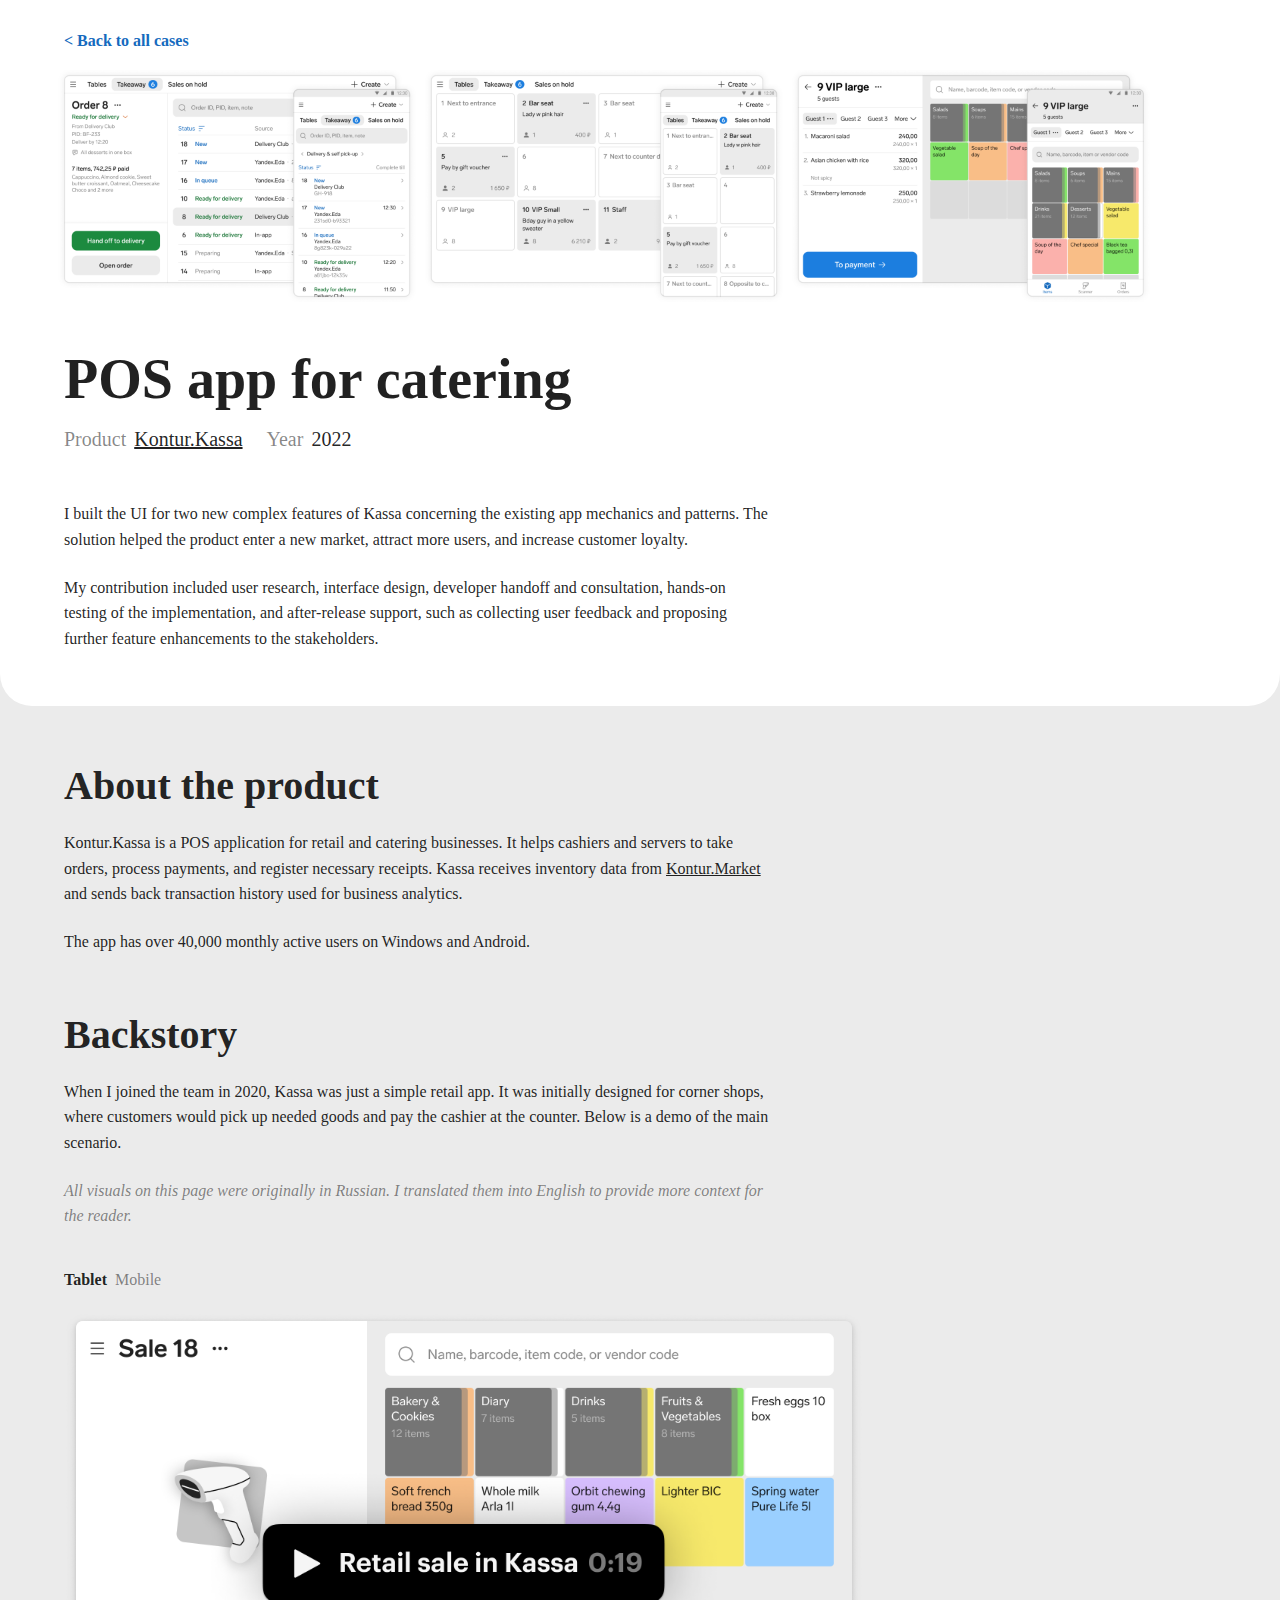
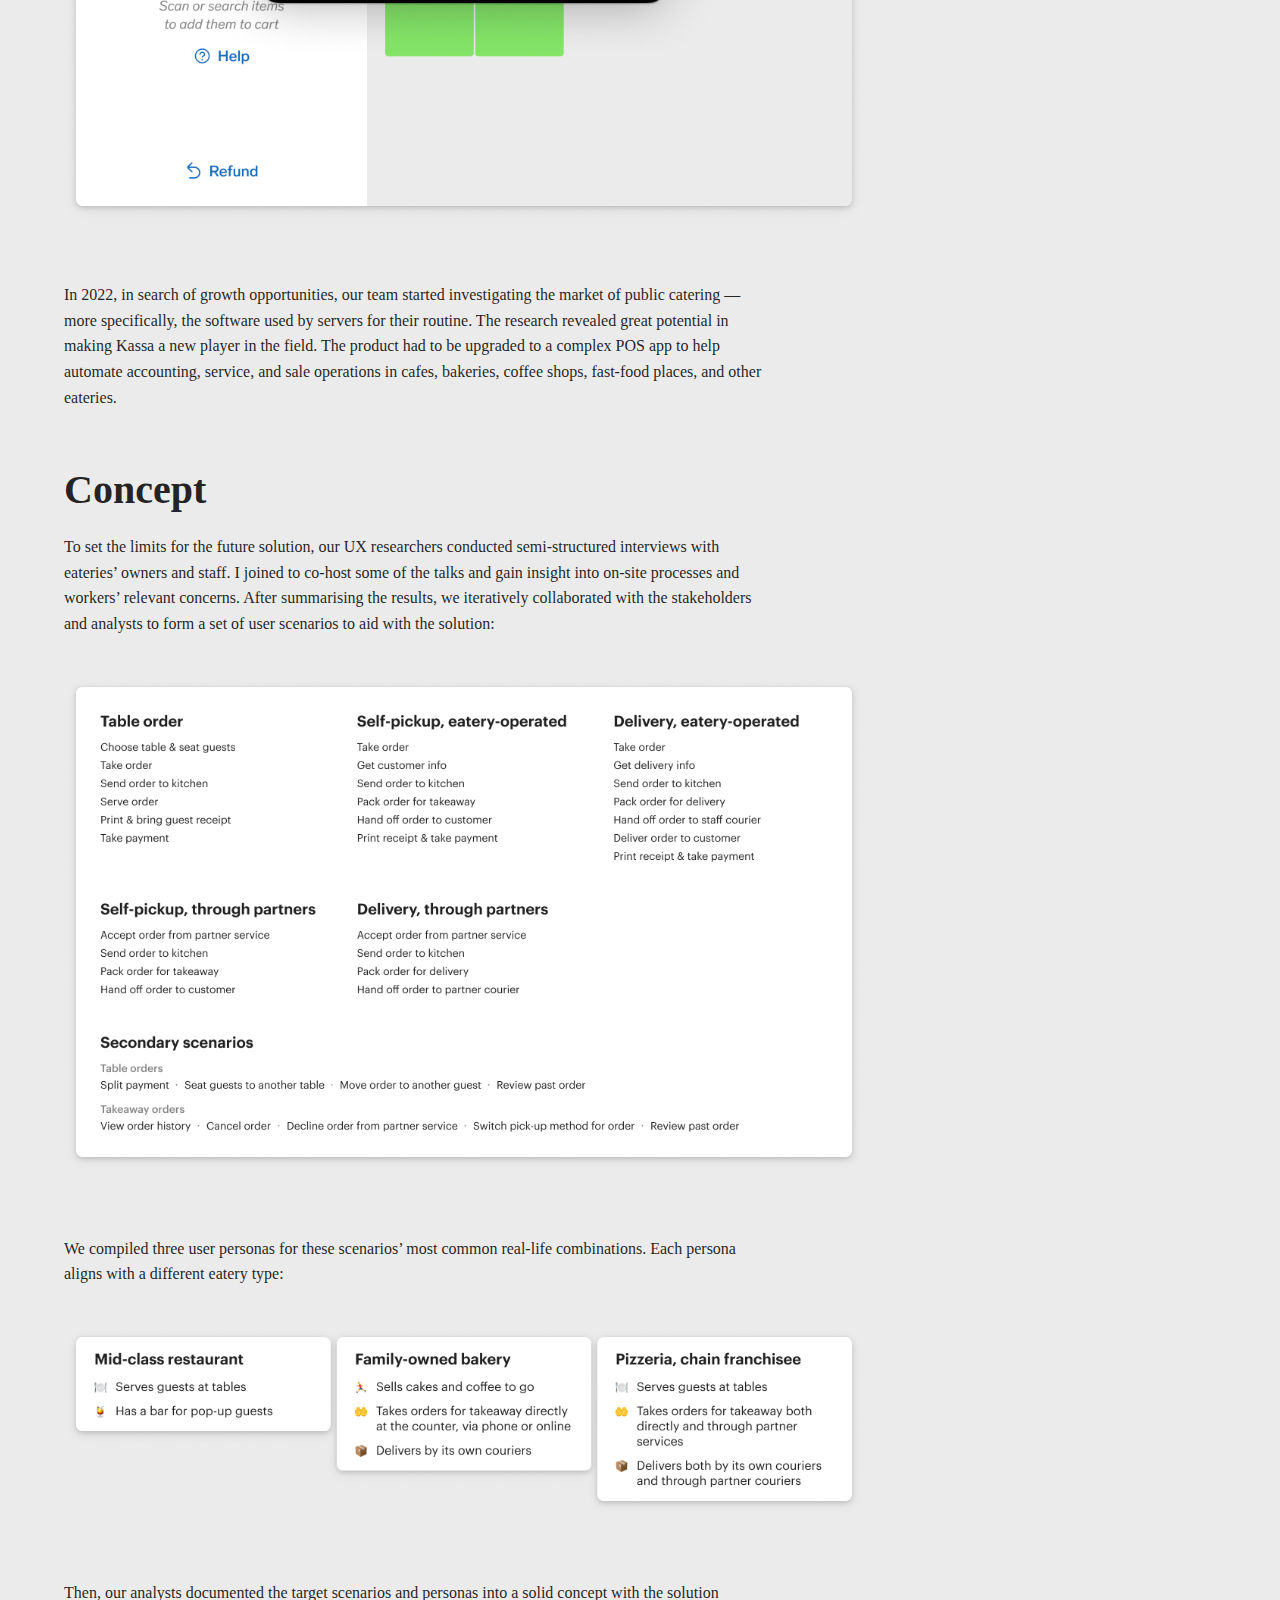
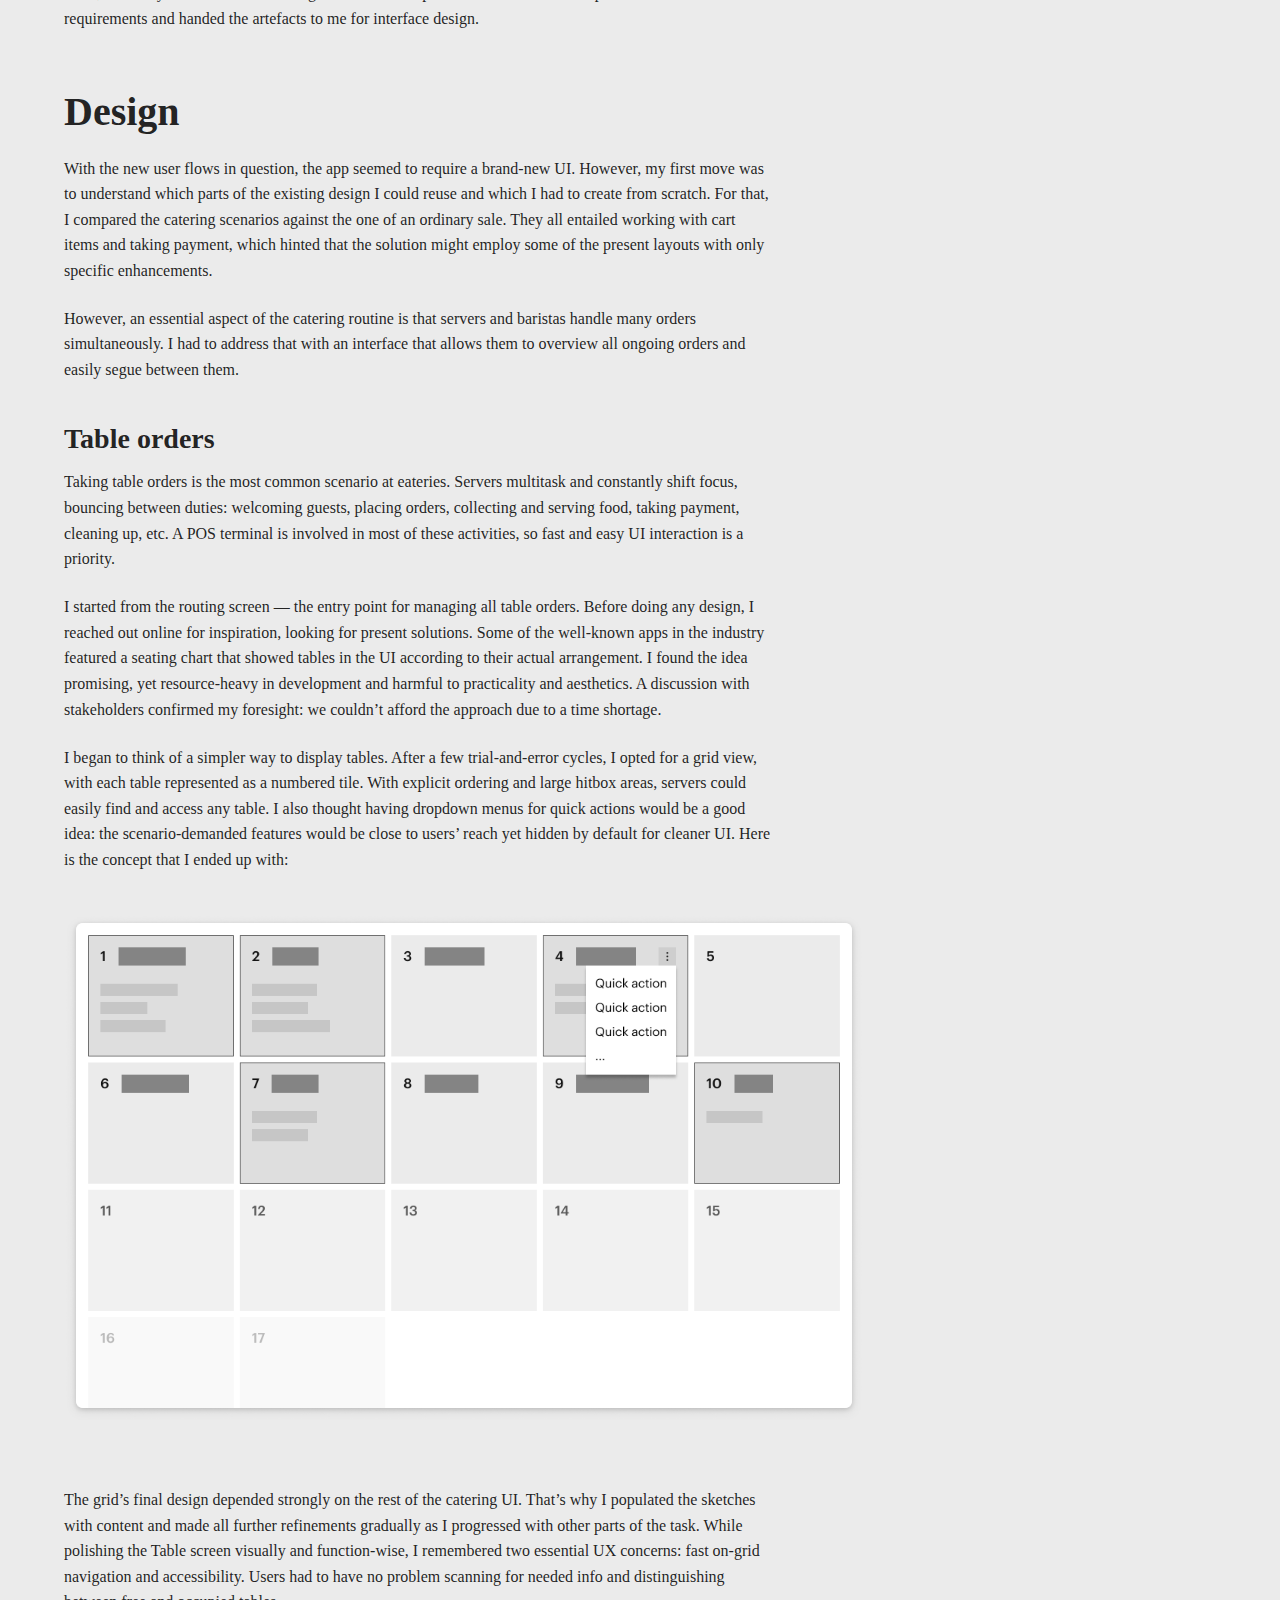
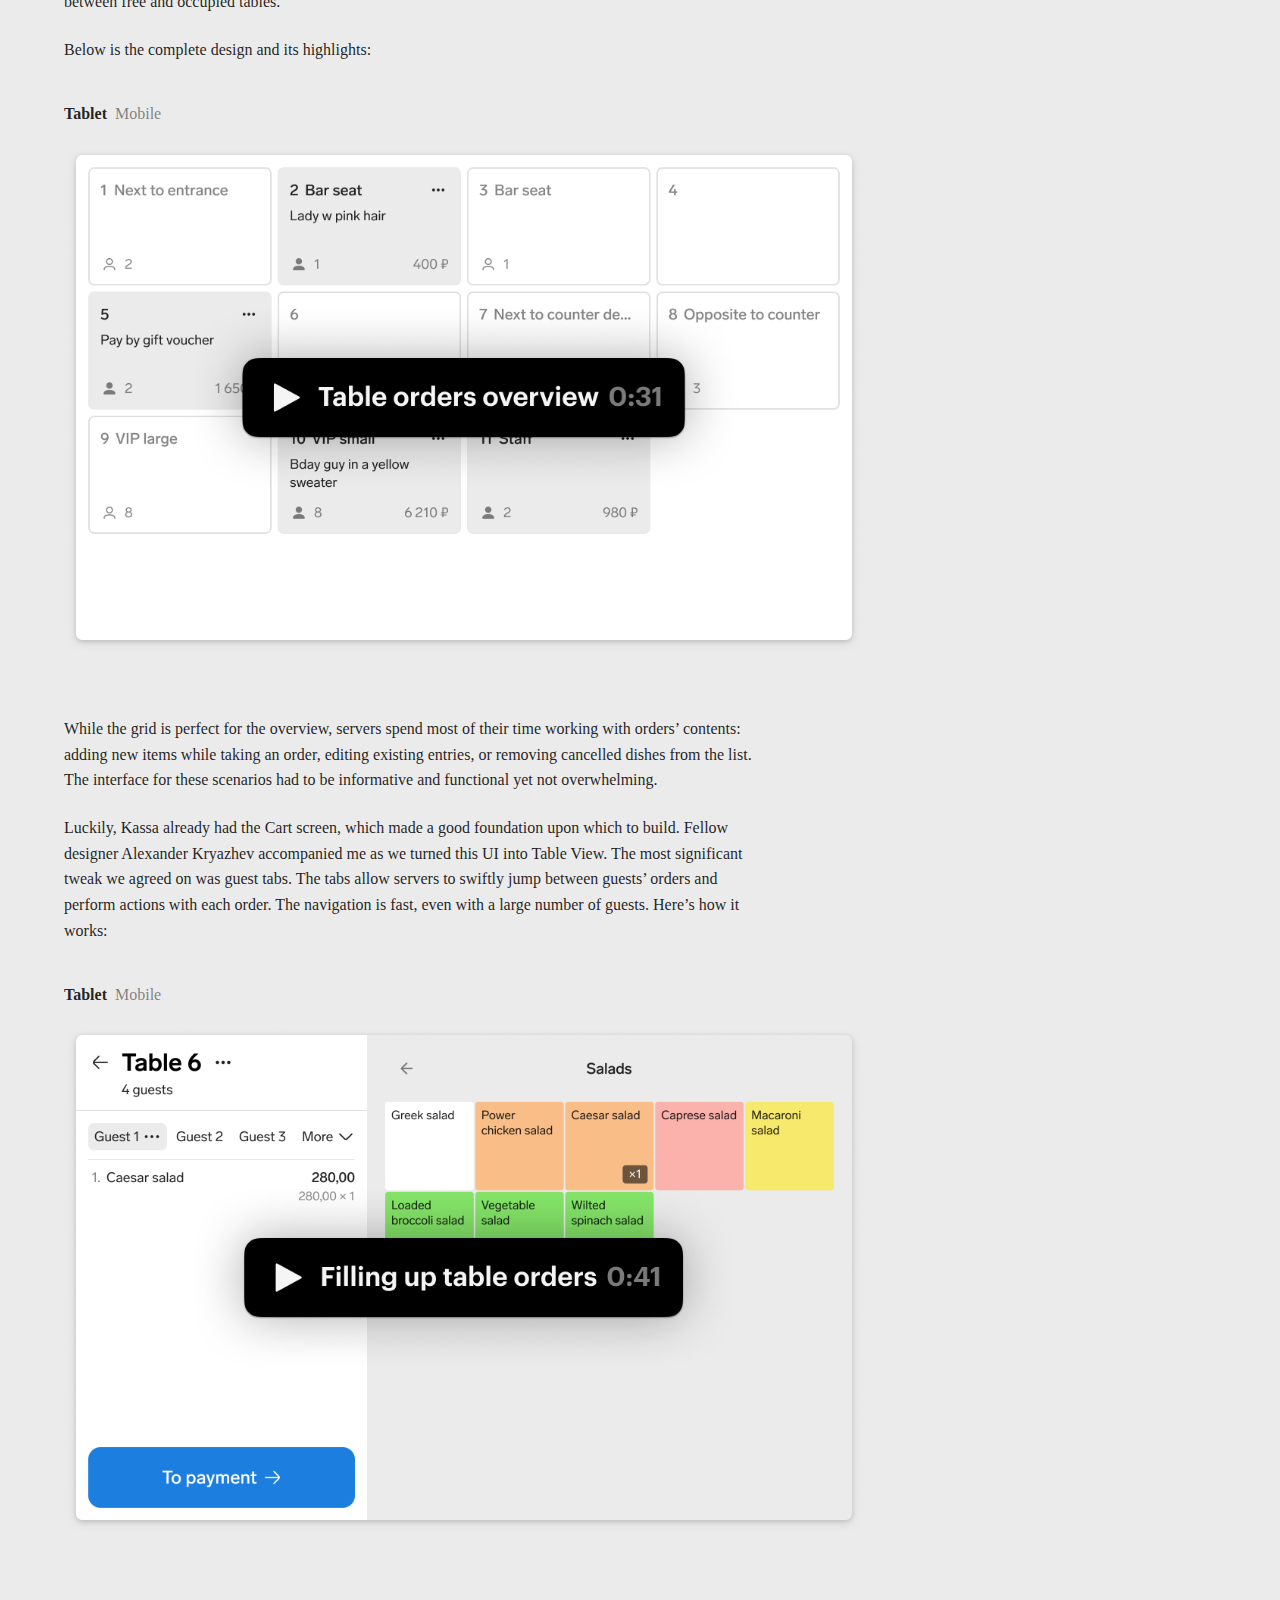
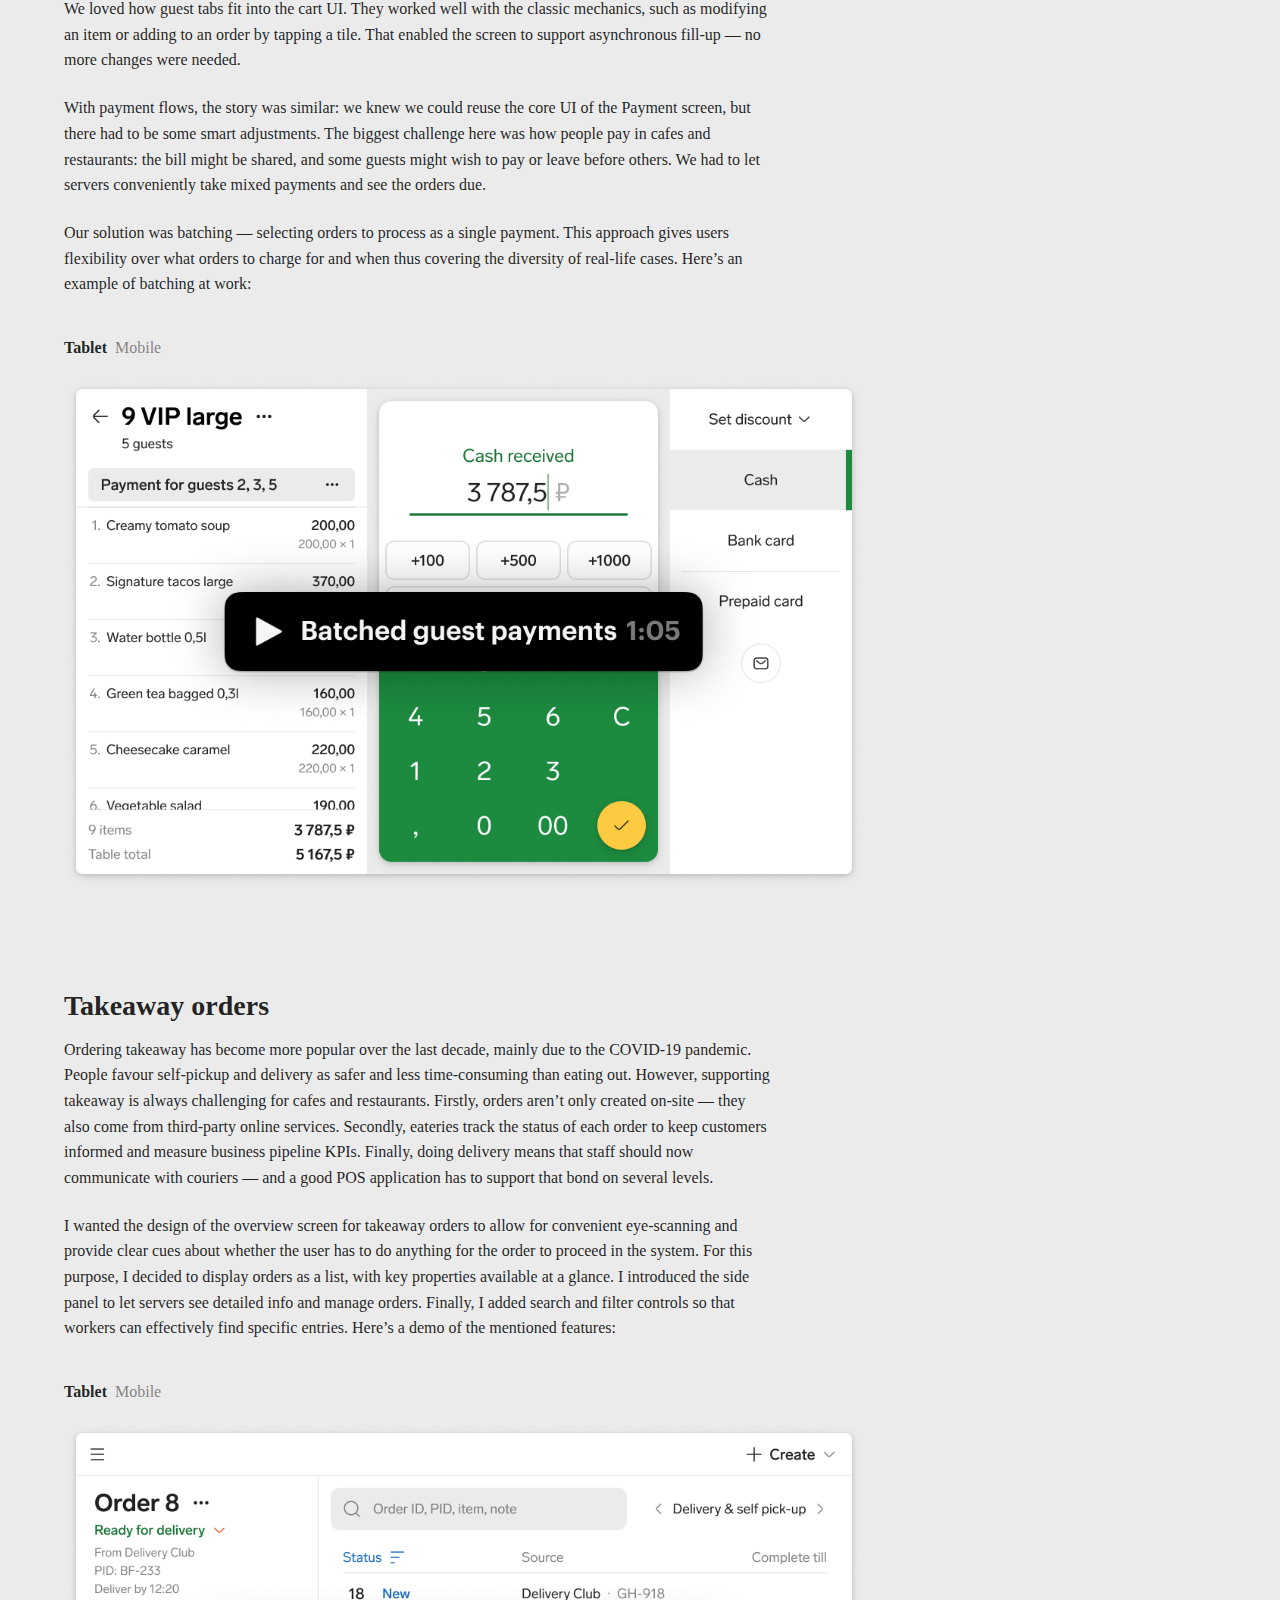
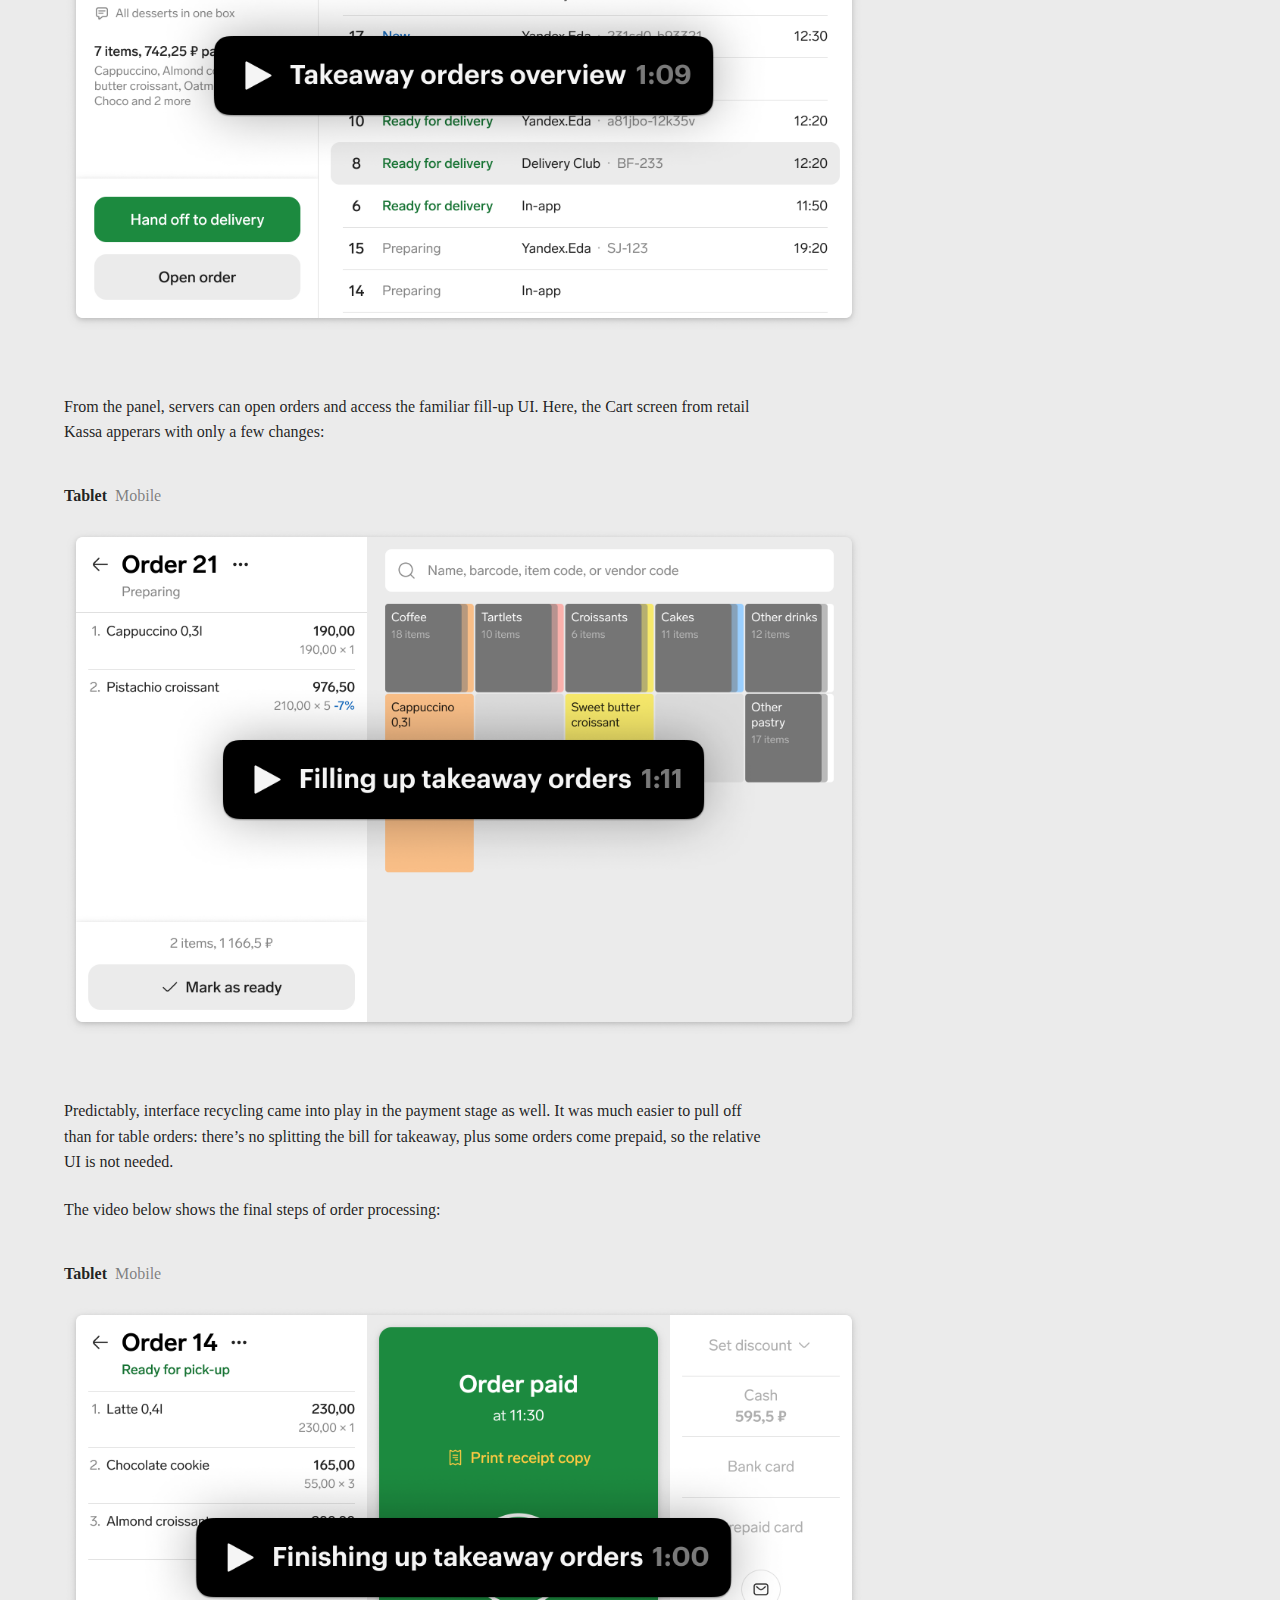
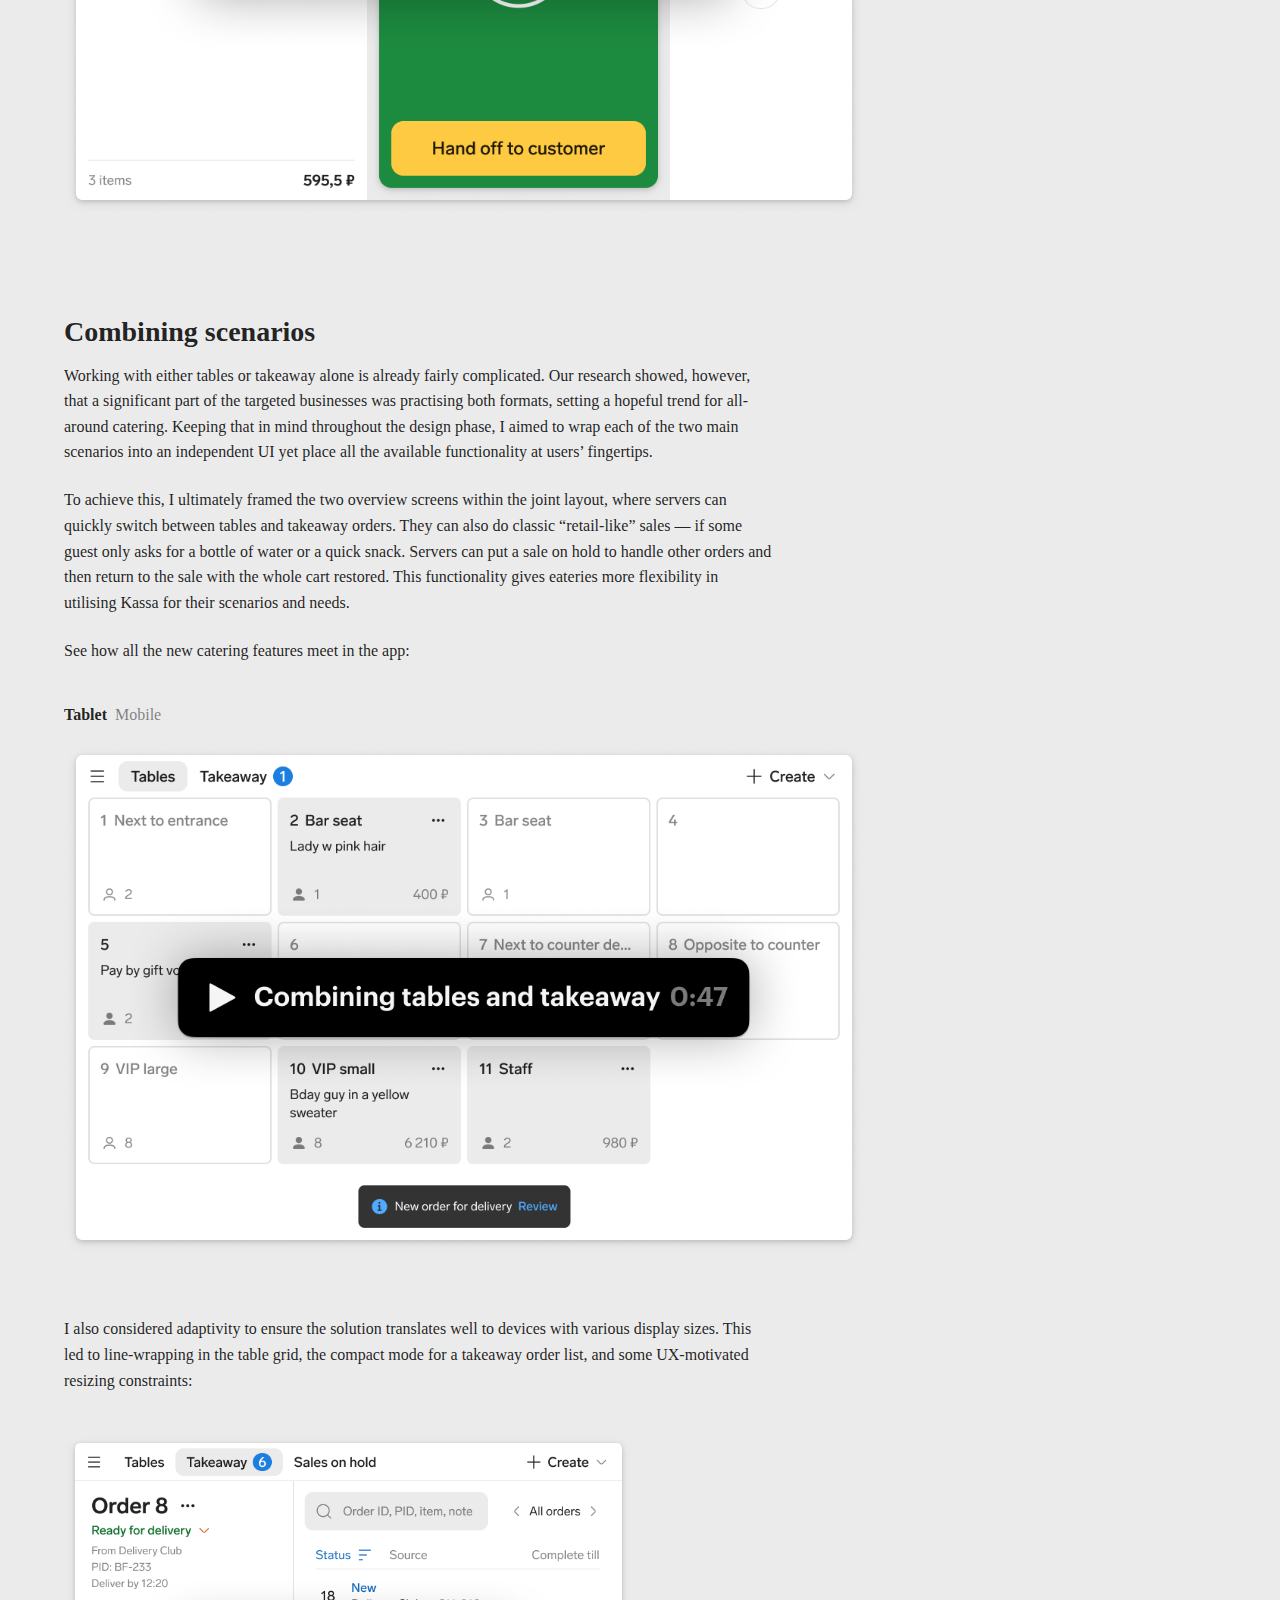
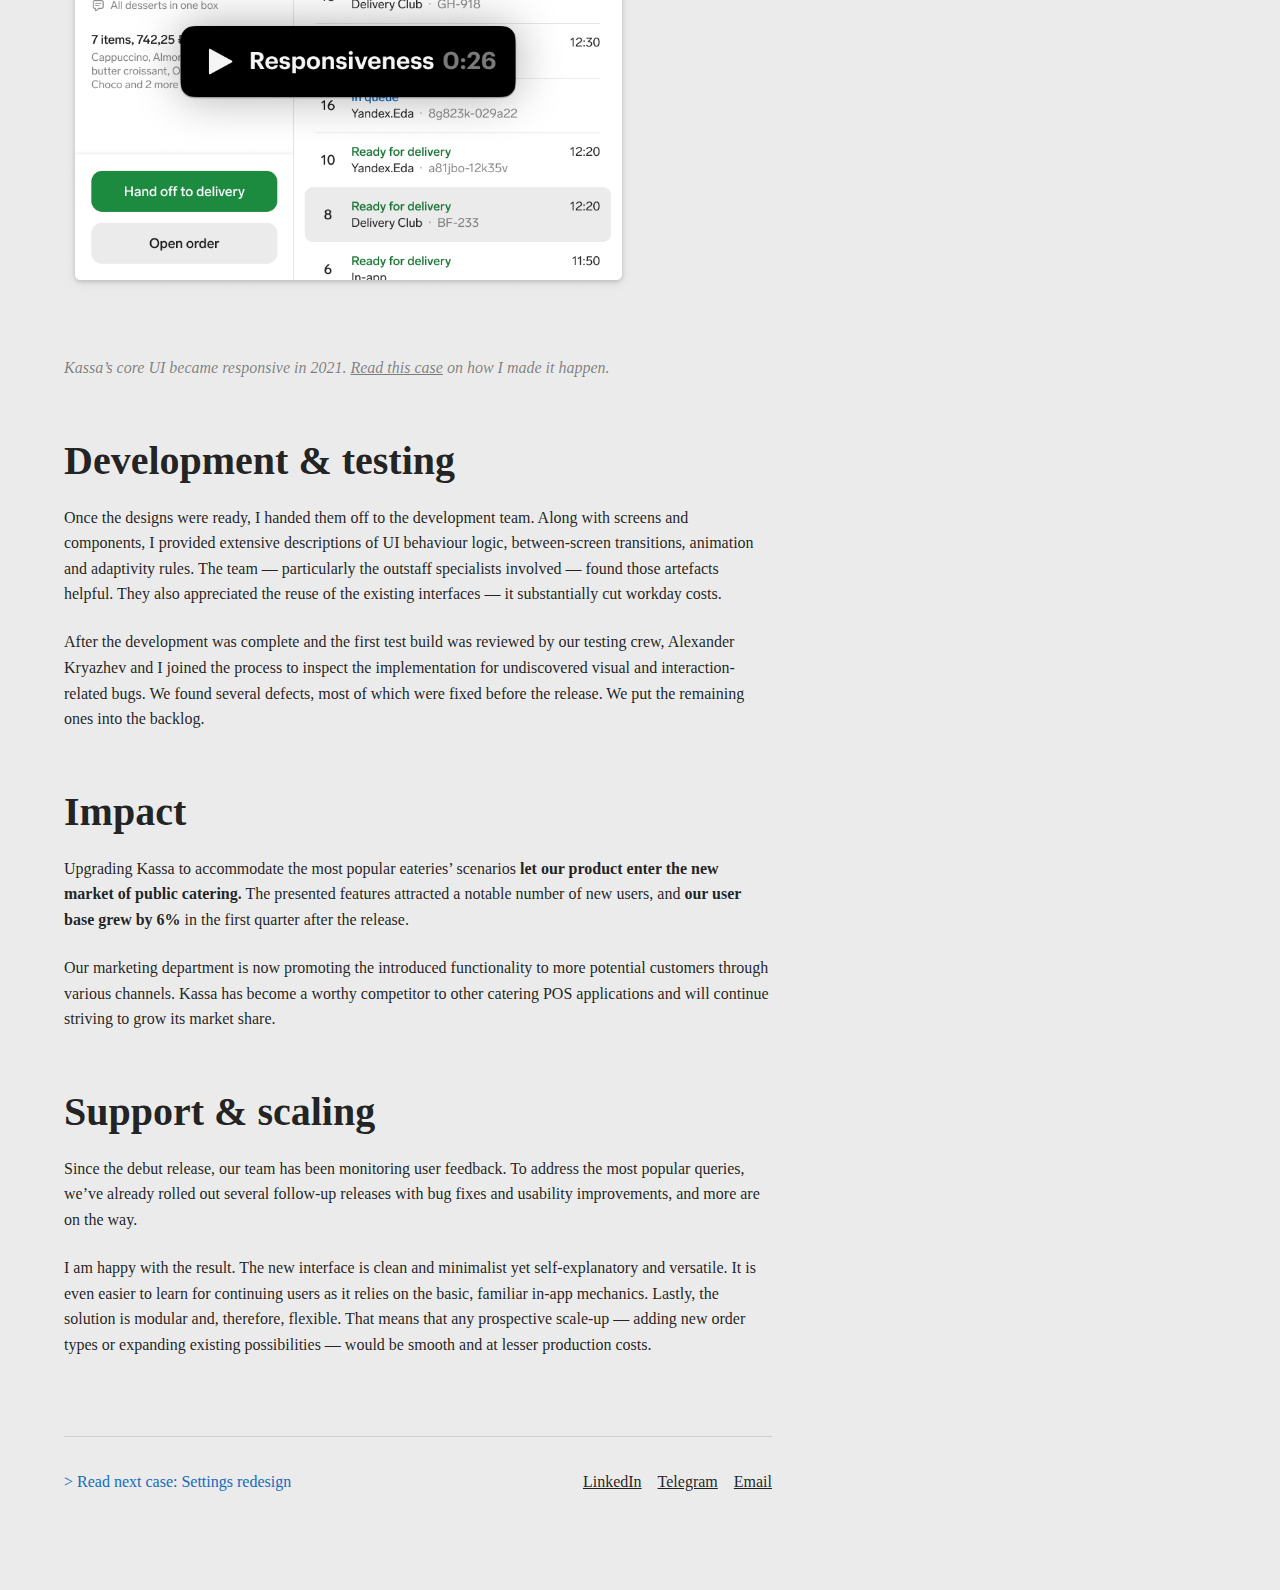
==== commit 32a0f3a3: "Update pos-app-for-catering.html" ====
--- a/pos-app-for-catering.html
+++ b/pos-app-for-catering.html
@@ -686,7 +686,7 @@
               </div>
             </div>
             <p class="pageText article note">
-              The rest of Kassa's UI became responsive in 2021.
+              Kassa’s core UI became responsive in 2021.
               <a href="/responsive-UI.html">Read this case</a> on how I made it
               happen.
             </p>
--- a/style.css
+++ b/style.css
@@ -414,7 +414,7 @@
   width: calc(100% + 48px);
 }
 
-@media (width <= 1280px) {
+@media (max-width: 1280px) and (min-width: 1px) {
   .caseToc {
     display: none;
   }
@@ -423,7 +423,7 @@
   }
 }
 
-@media (width <= 728px) {
+@media (max-width: 728px) and (min-width: 1px) {
   * {
     font-size: 14px;
   }
@@ -474,13 +474,13 @@
   }
 }
 
-@media (width <= 544px) {
+@media (max-width: 544px) and (max-width: 1px) {
   .caseCardContainer ul {
     padding: 48px 0px;
   }
 }
 
-@media (width <= 416px) {
+@media (max-width: 416px) and (max-width: 1px) {
   .caseCardContainer ul li {
     border-radius: 0px;
   }
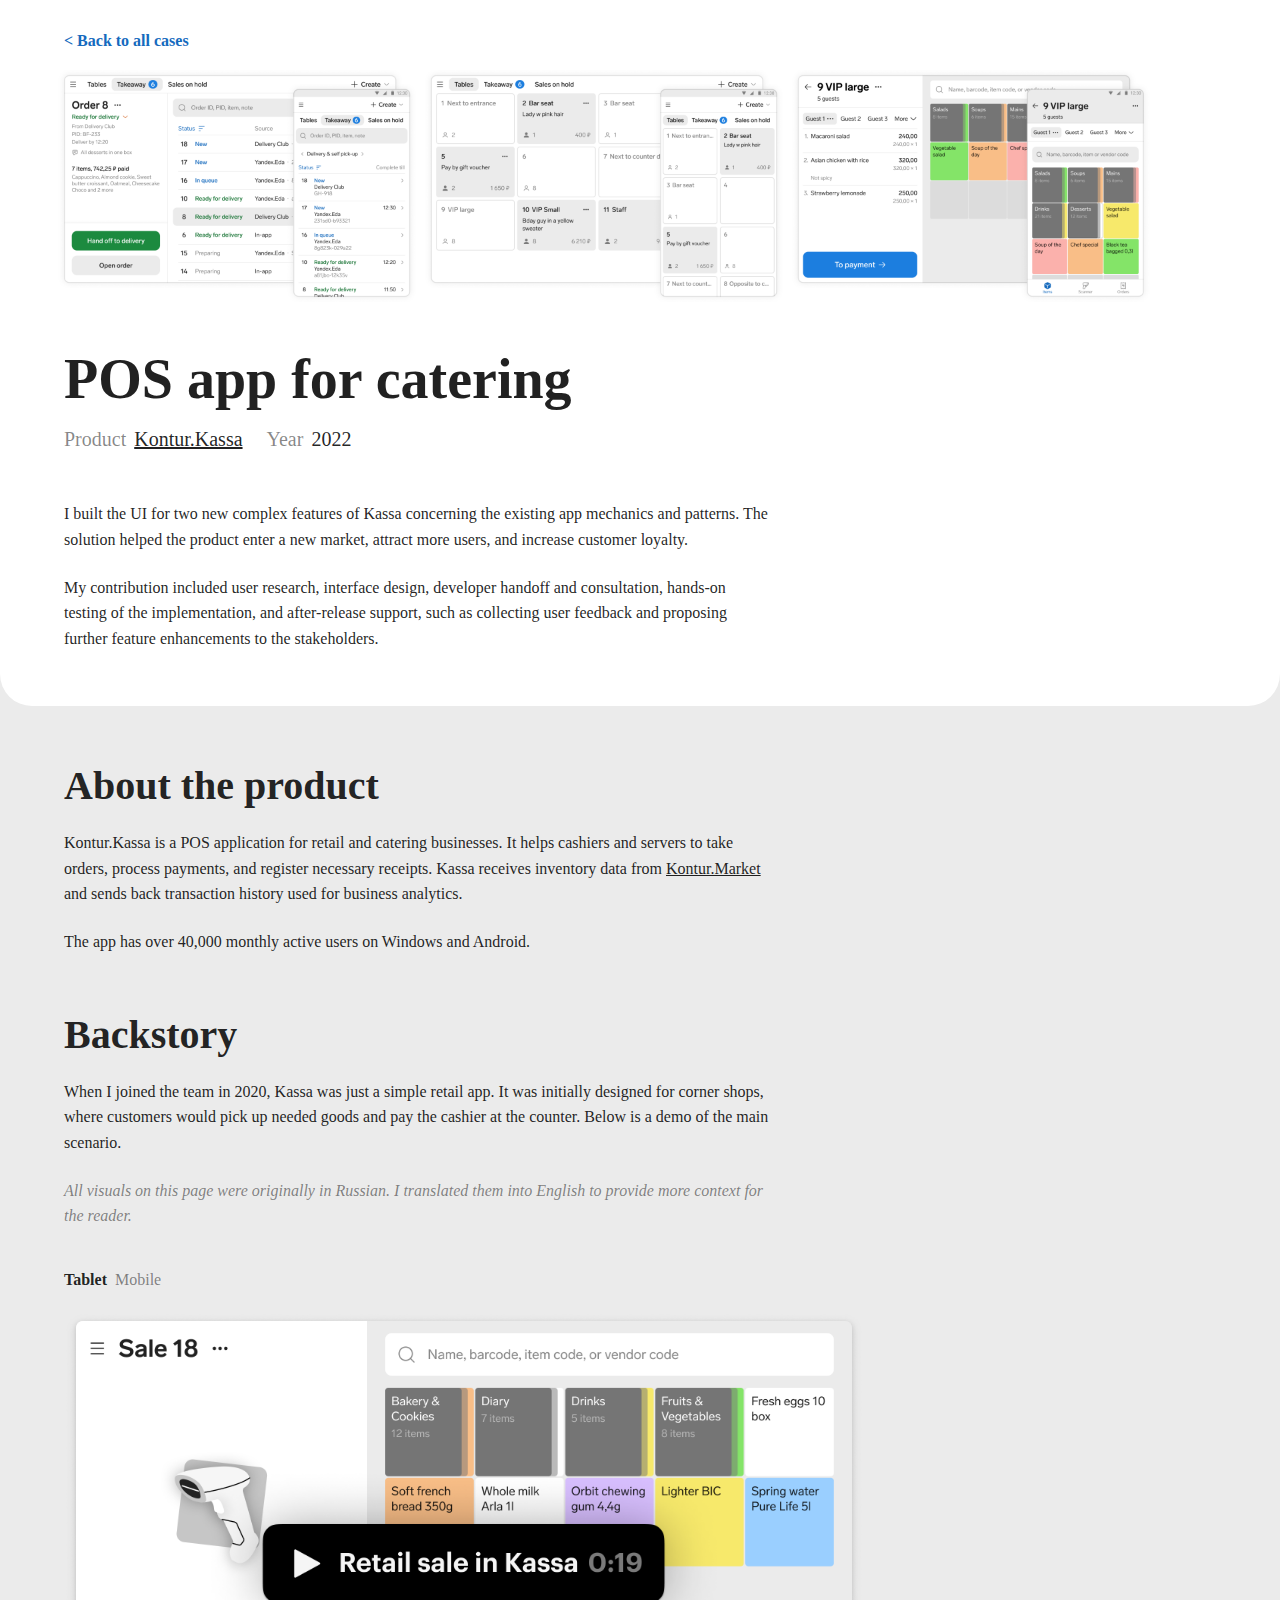
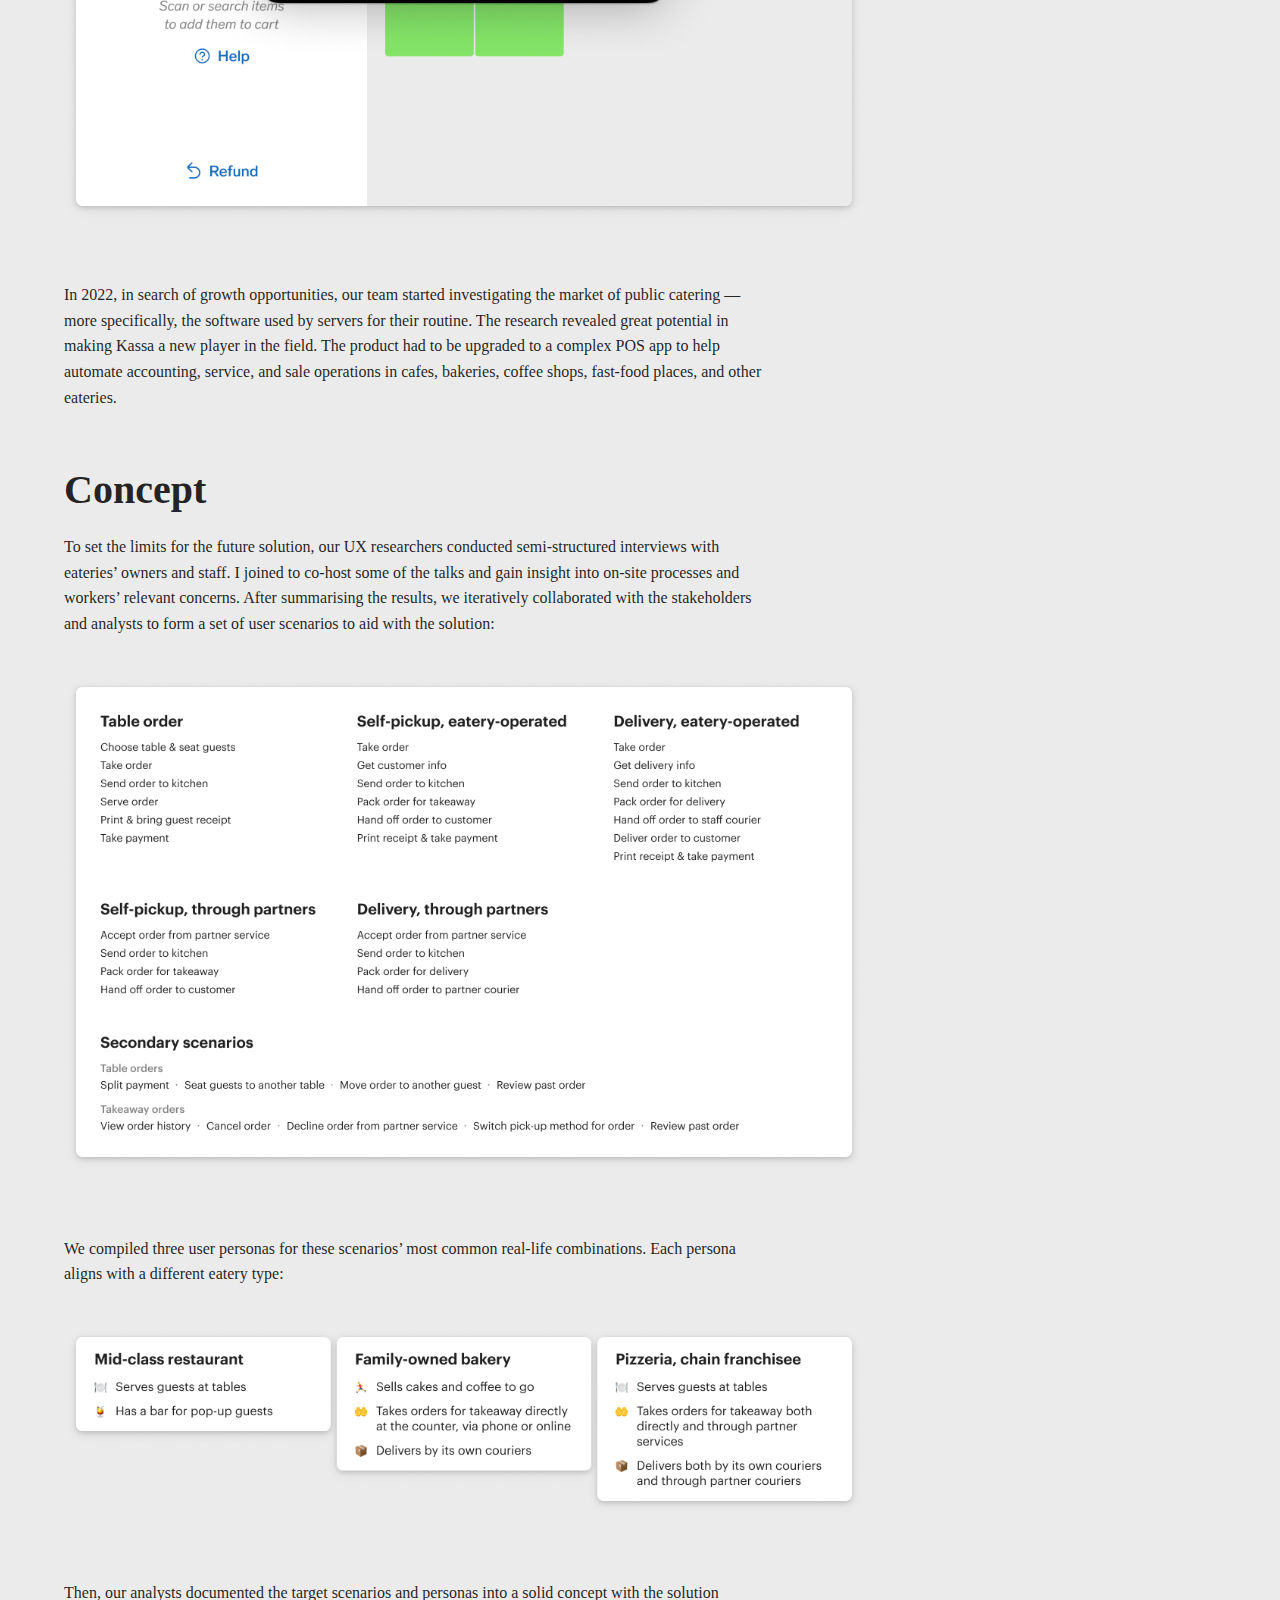
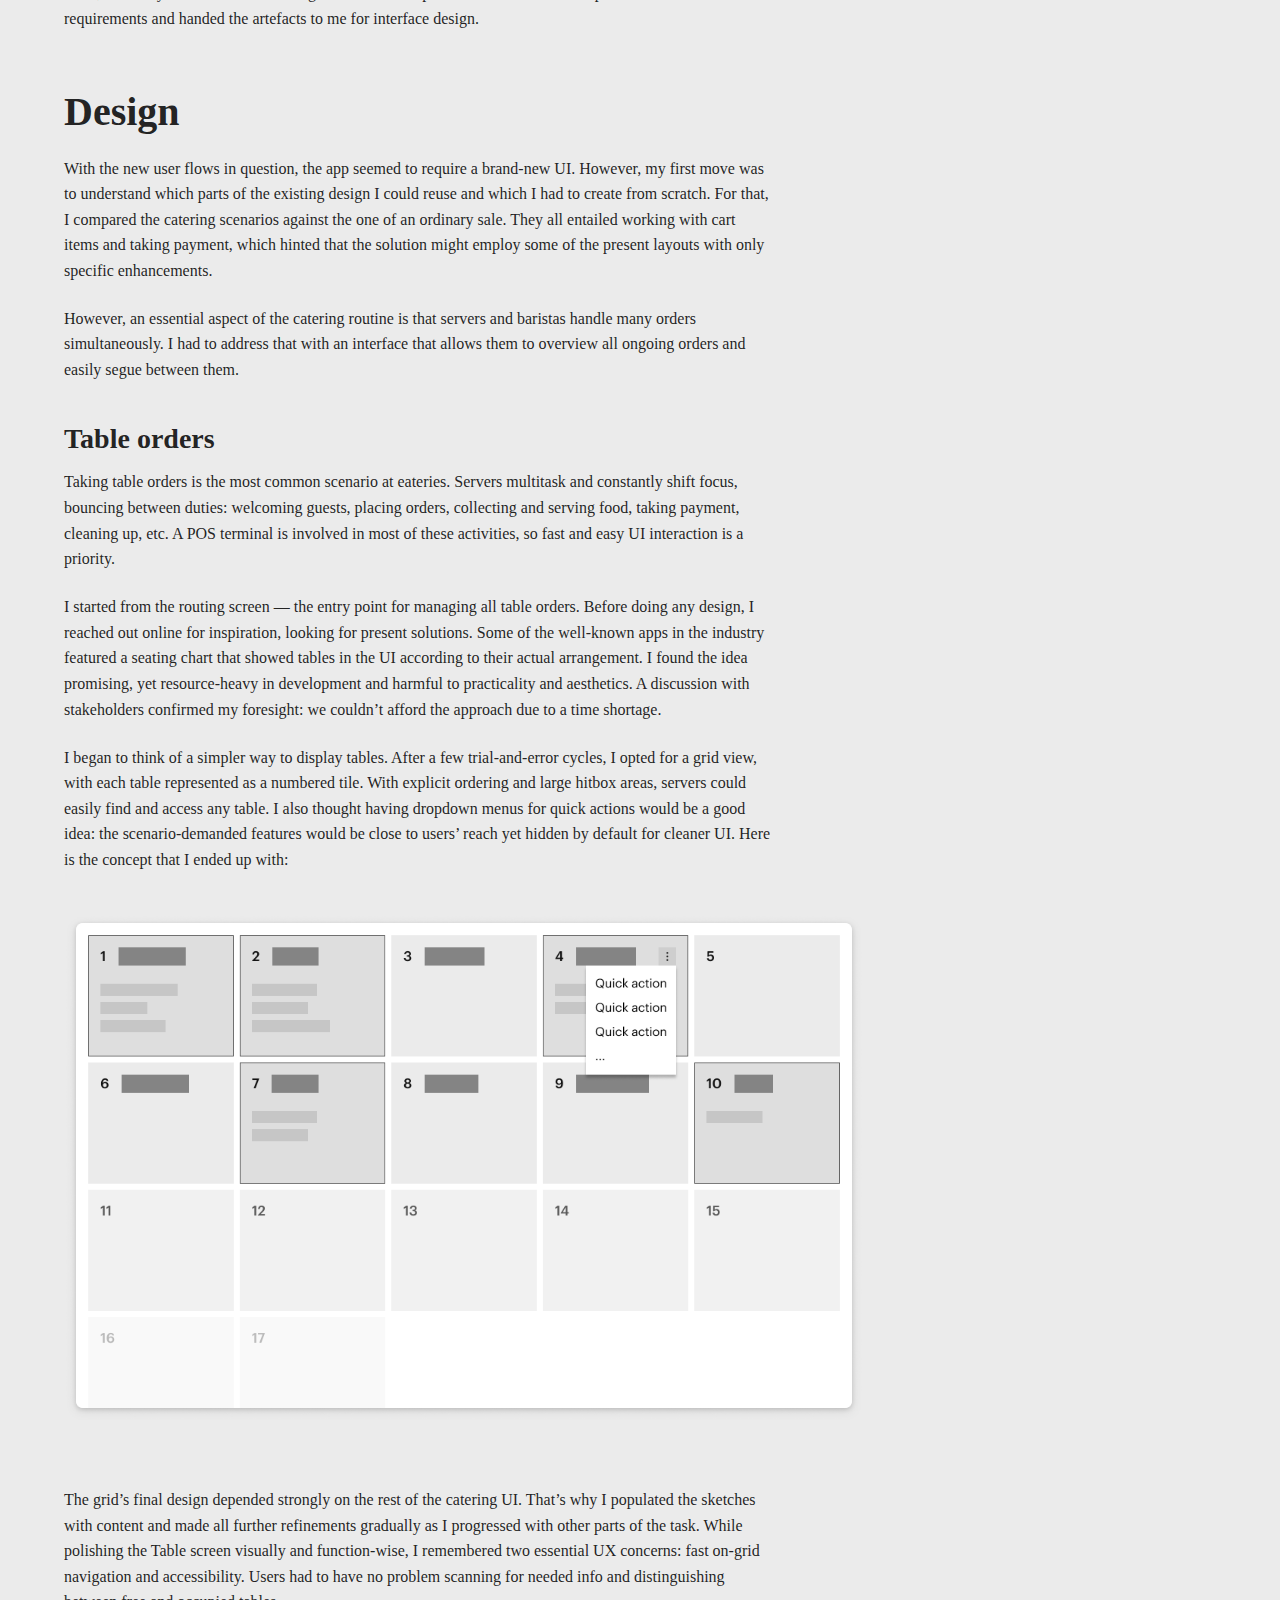
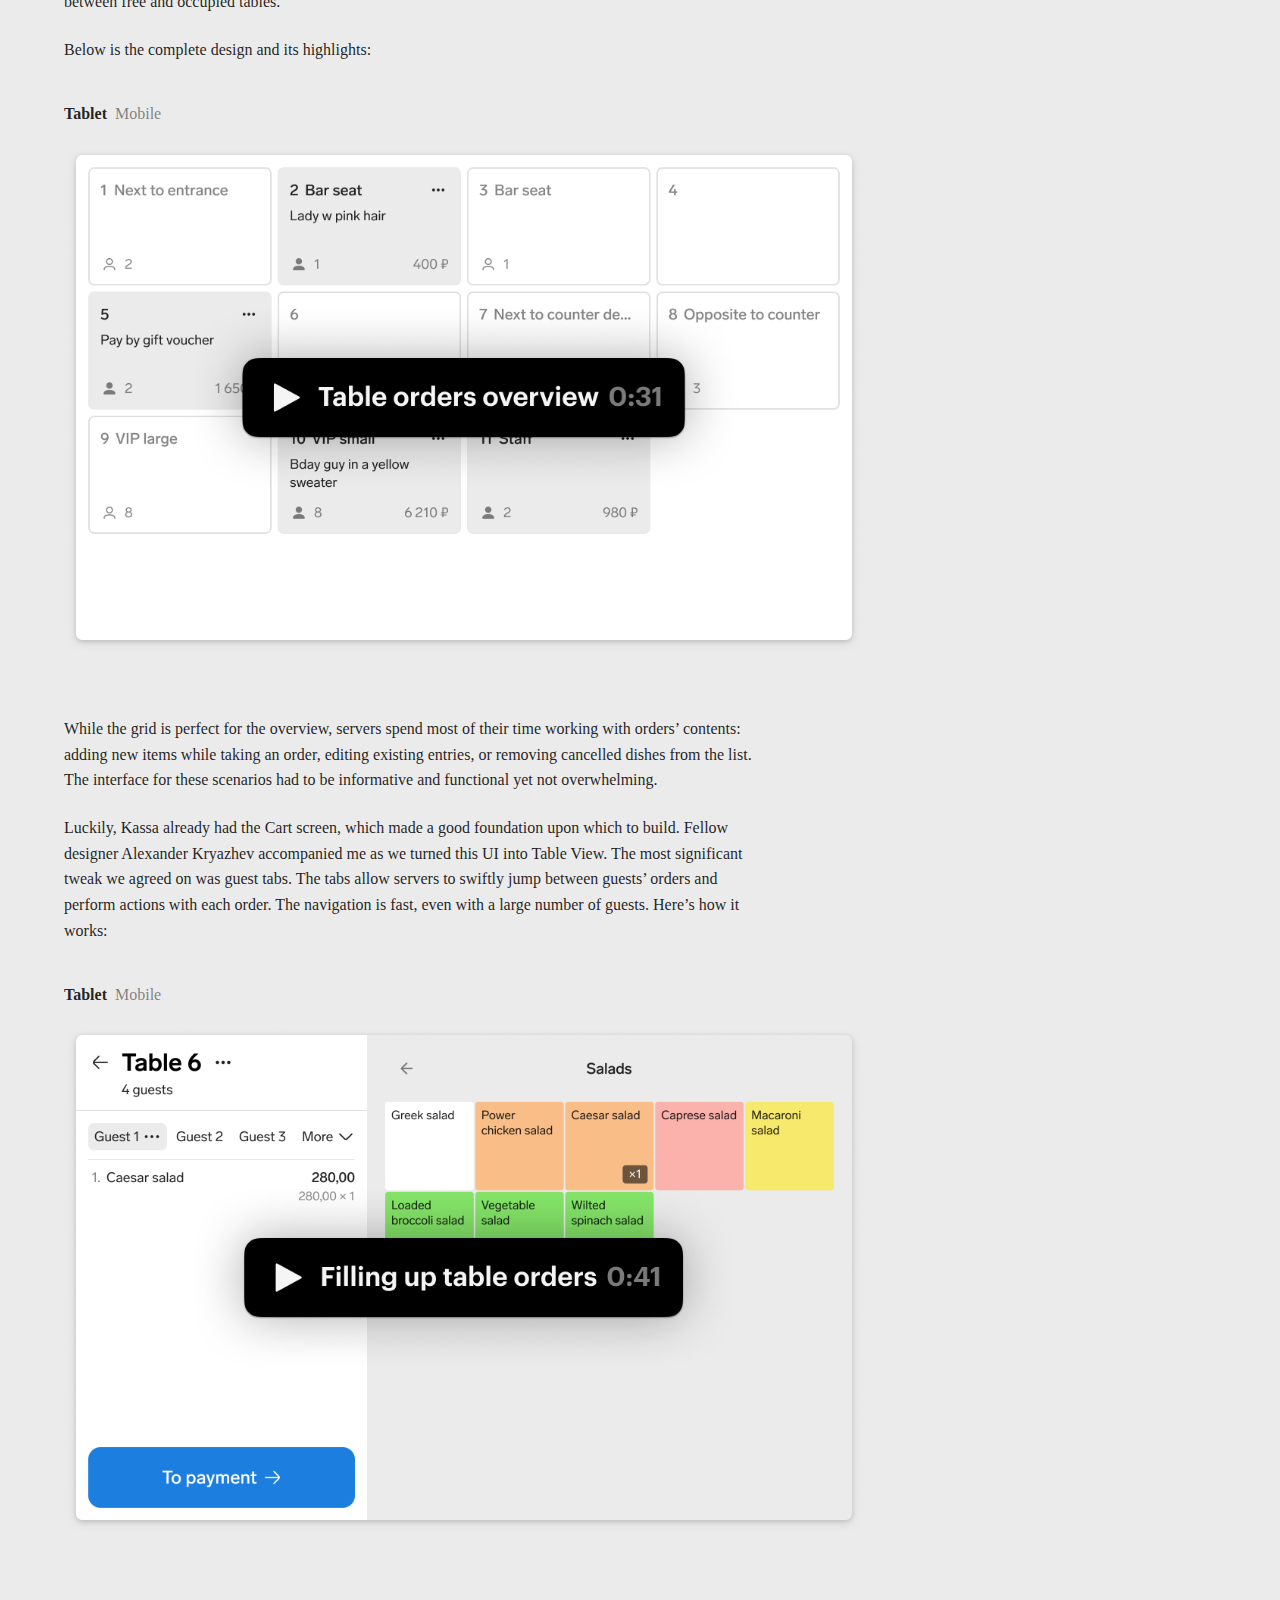
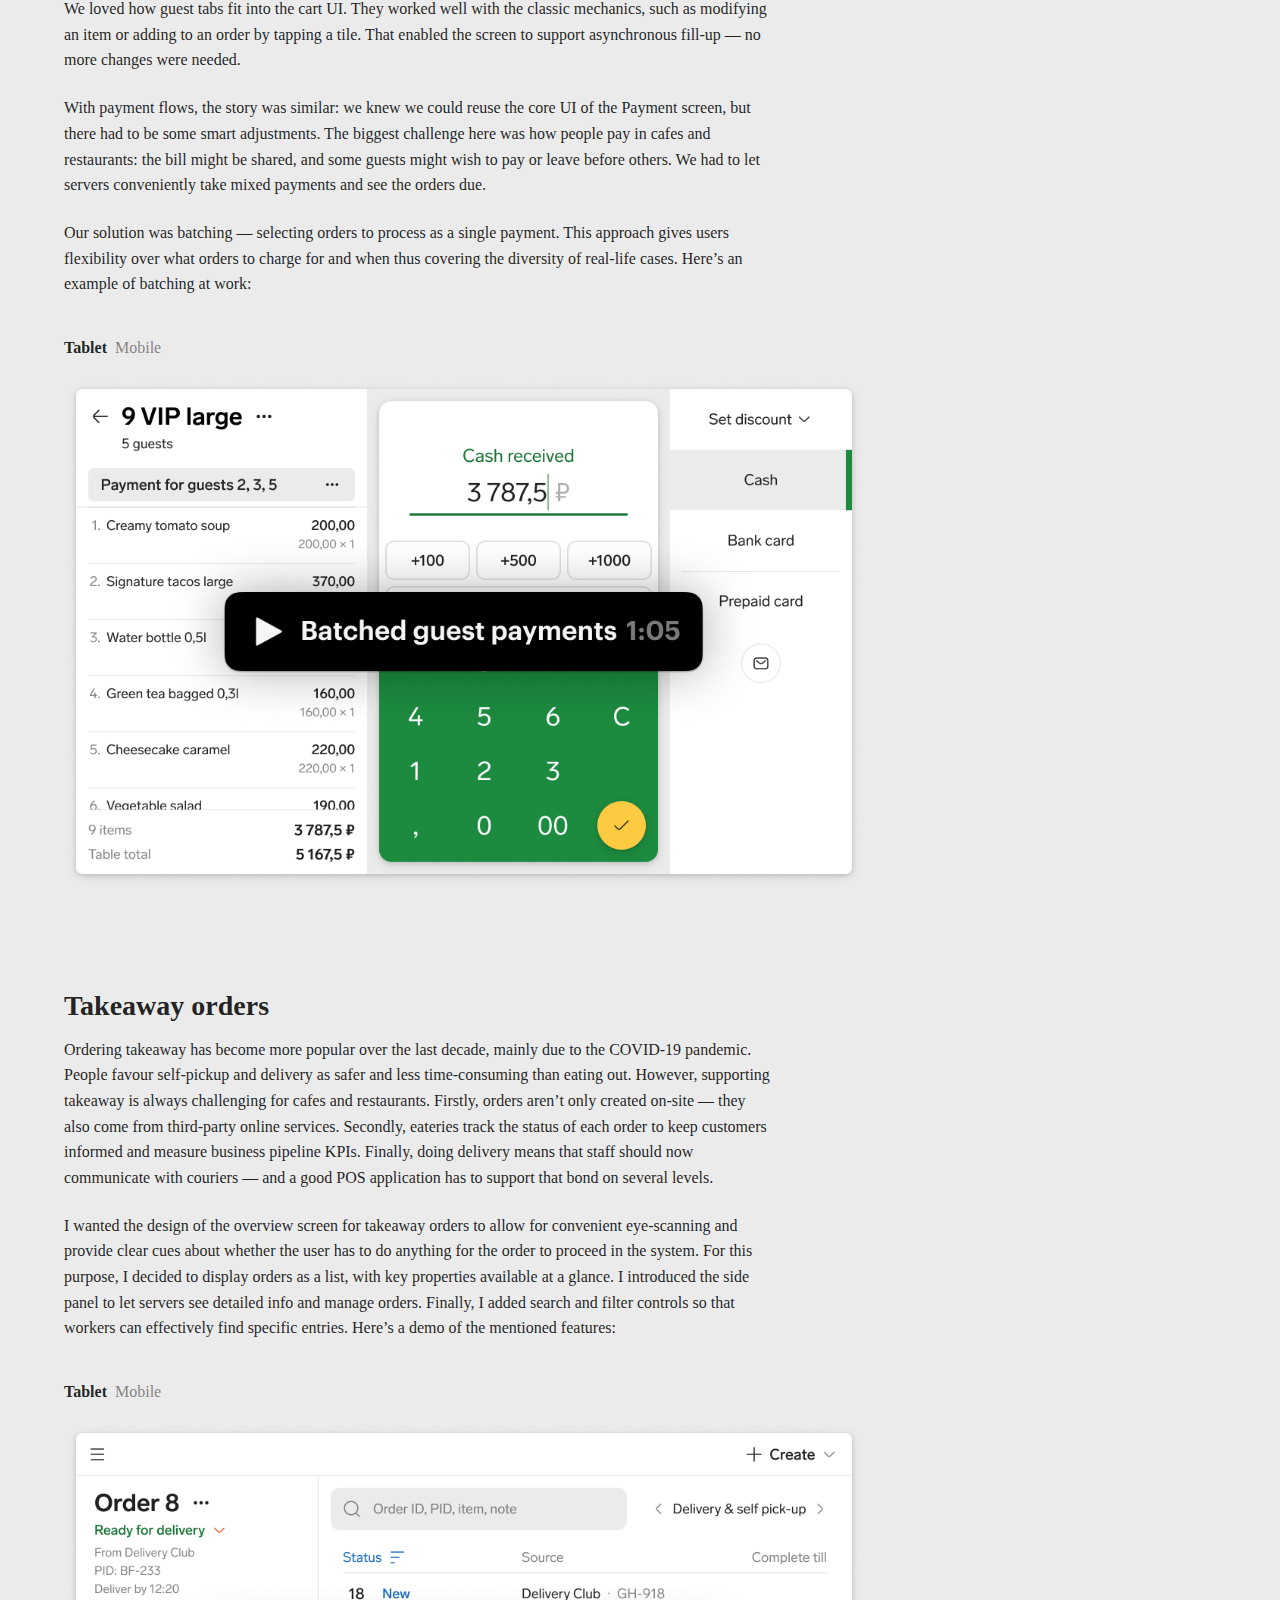
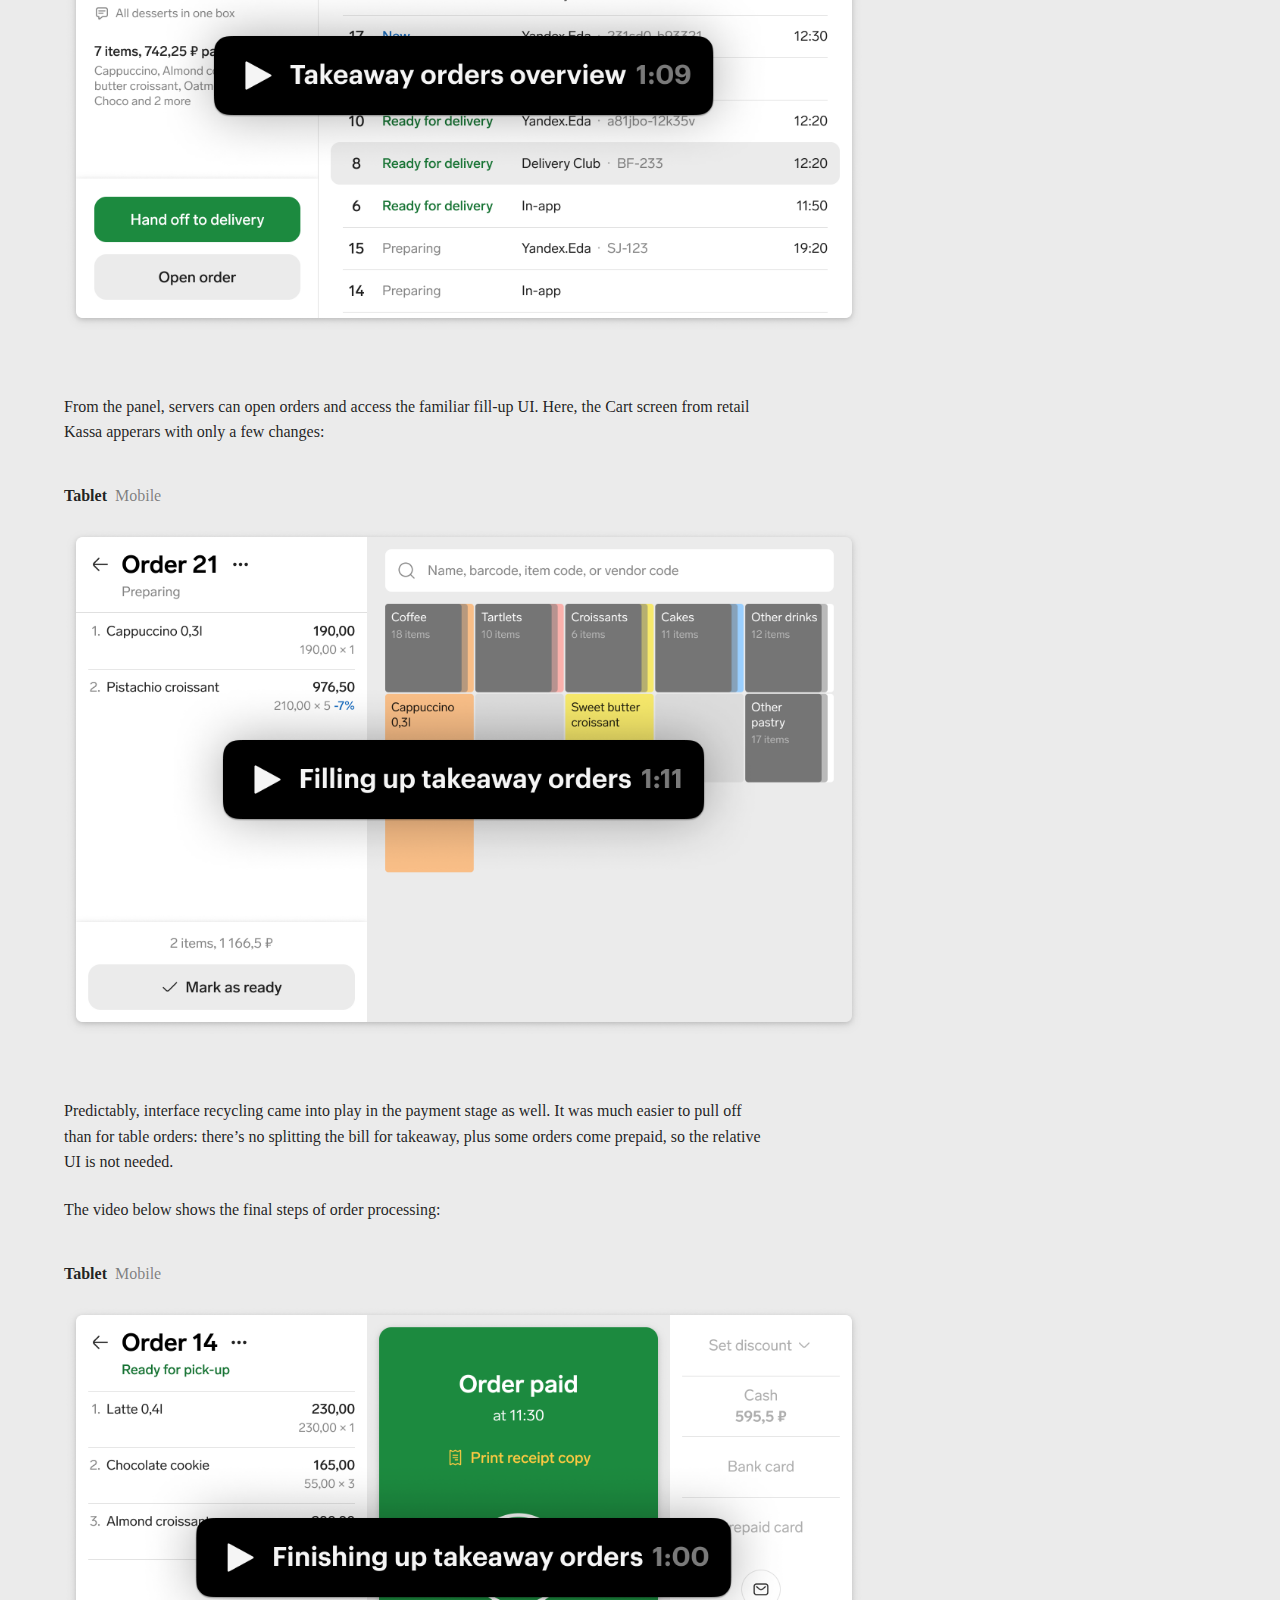
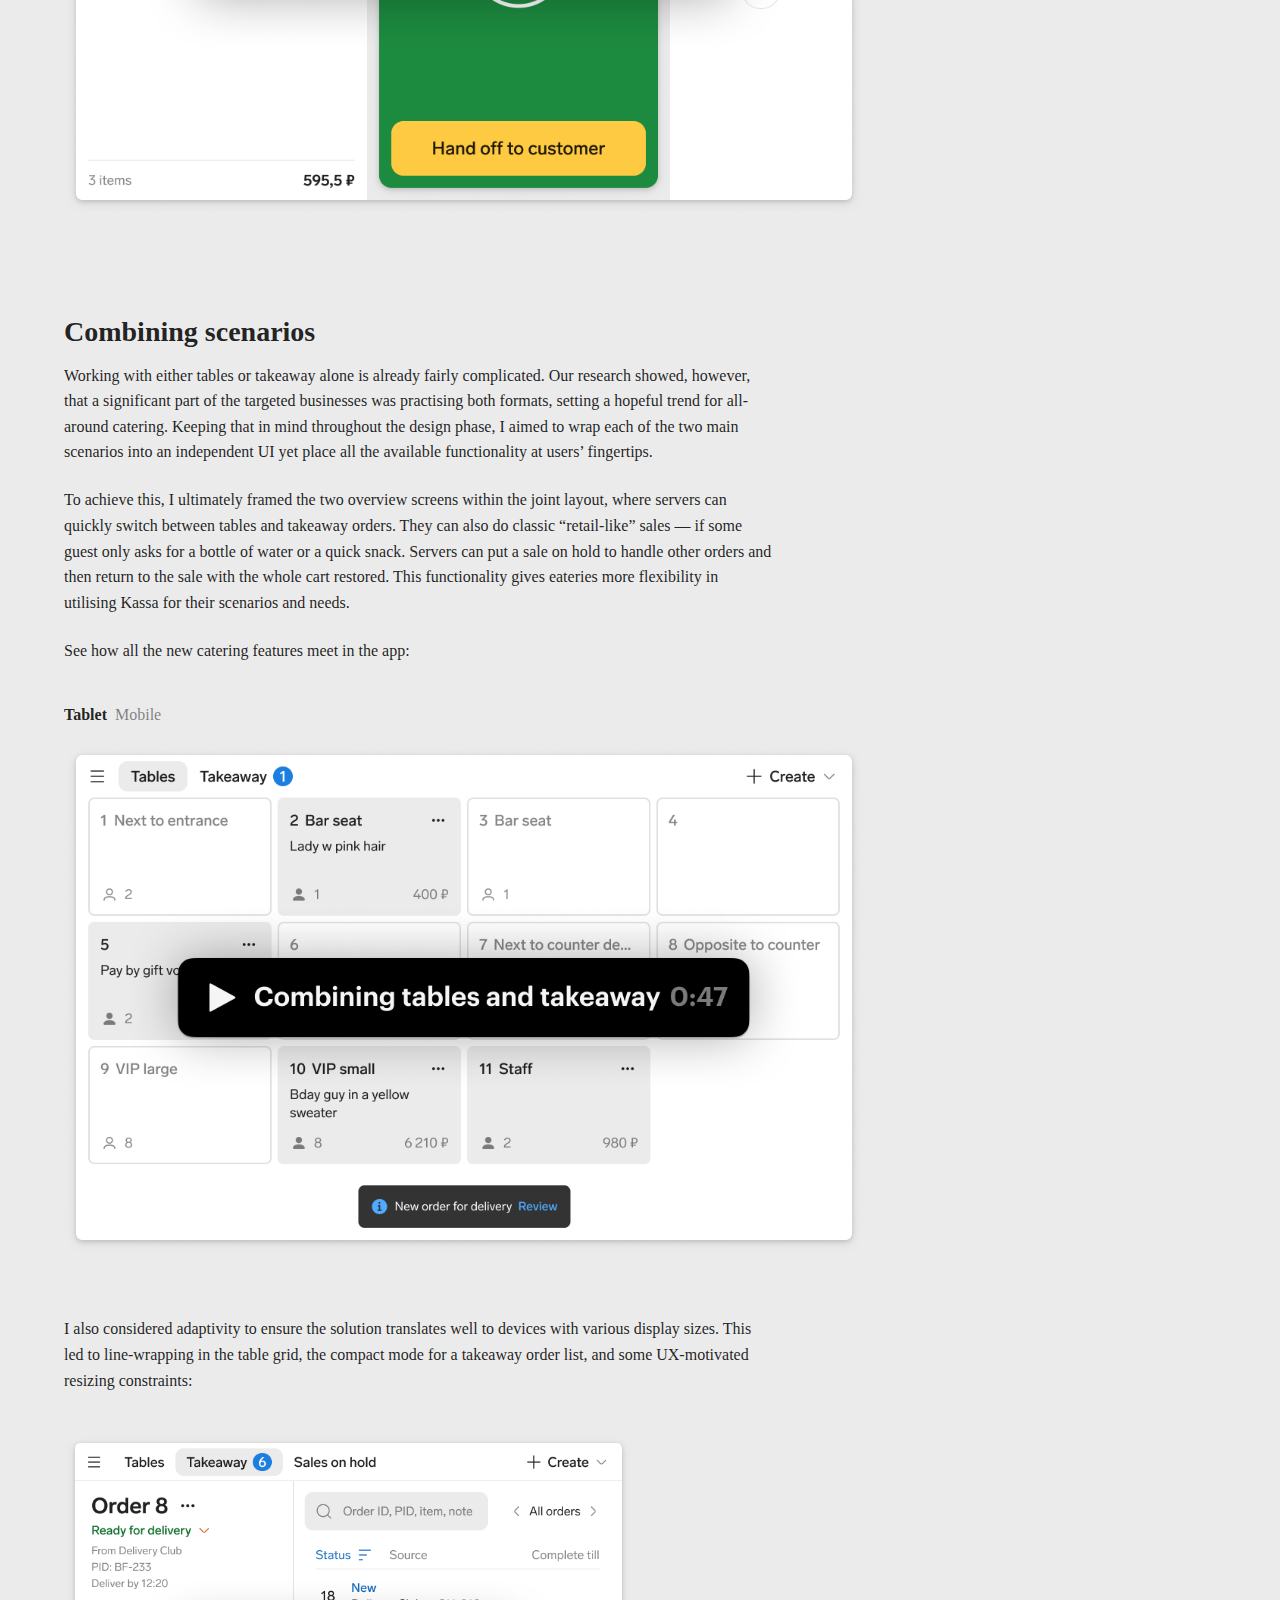
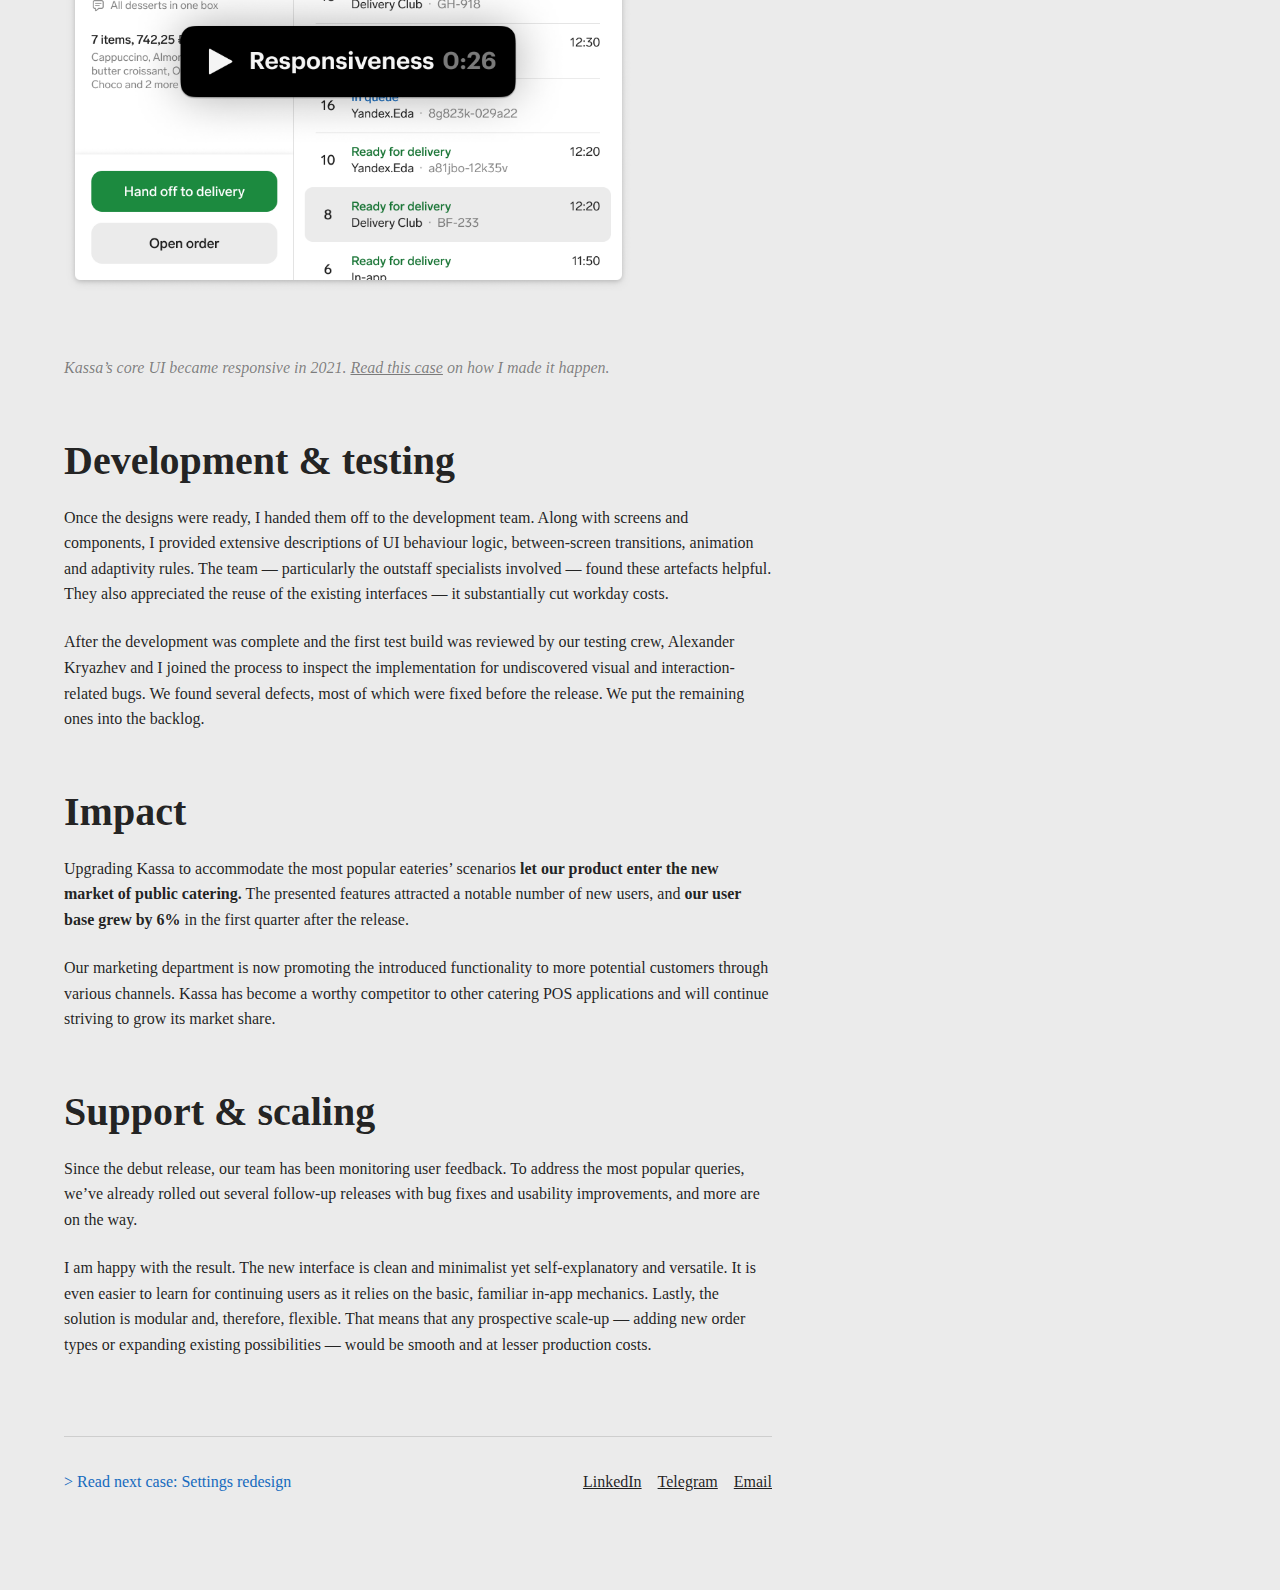
==== commit 2377e707: "Update pos-app-for-catering.html" ====
--- a/pos-app-for-catering.html
+++ b/pos-app-for-catering.html
@@ -25,6 +25,23 @@
       href="/images/favicons/favicon-16x16.png"
     />
     <link rel="manifest" href="/images/favicons/site.webmanifest" />
+    <!-- Yandex.Metrika counter -->
+<script type="text/javascript" >
+   (function(m,e,t,r,i,k,a){m[i]=m[i]||function(){(m[i].a=m[i].a||[]).push(arguments)};
+   m[i].l=1*new Date();
+   for (var j = 0; j < document.scripts.length; j++) {if (document.scripts[j].src === r) { return; }}
+   k=e.createElement(t),a=e.getElementsByTagName(t)[0],k.async=1,k.src=r,a.parentNode.insertBefore(k,a)})
+   (window, document, "script", "https://mc.yandex.ru/metrika/tag.js", "ym");
+
+   ym(96726055, "init", {
+        clickmap:true,
+        trackLinks:true,
+        accurateTrackBounce:true,
+        webvisor:true
+   });
+</script>
+<noscript><div><img src="https://mc.yandex.ru/watch/96726055" style="position:absolute; left:-9999px;" alt="" /></div></noscript>
+<!-- /Yandex.Metrika counter -->
   </head>
   <body>
     <div class="content">
@@ -698,7 +715,7 @@
               team. Along with screens and components, I provided extensive
               descriptions of UI behaviour logic, between-screen transitions,
               animation and adaptivity rules. The team — particularly the
-              outstaff specialists involved — found those artefacts helpful.
+              outstaff specialists involved — found these artefacts helpful.
               They also appreciated the reuse of the existing interfaces — it
               substantially cut workday costs.
             </p>
